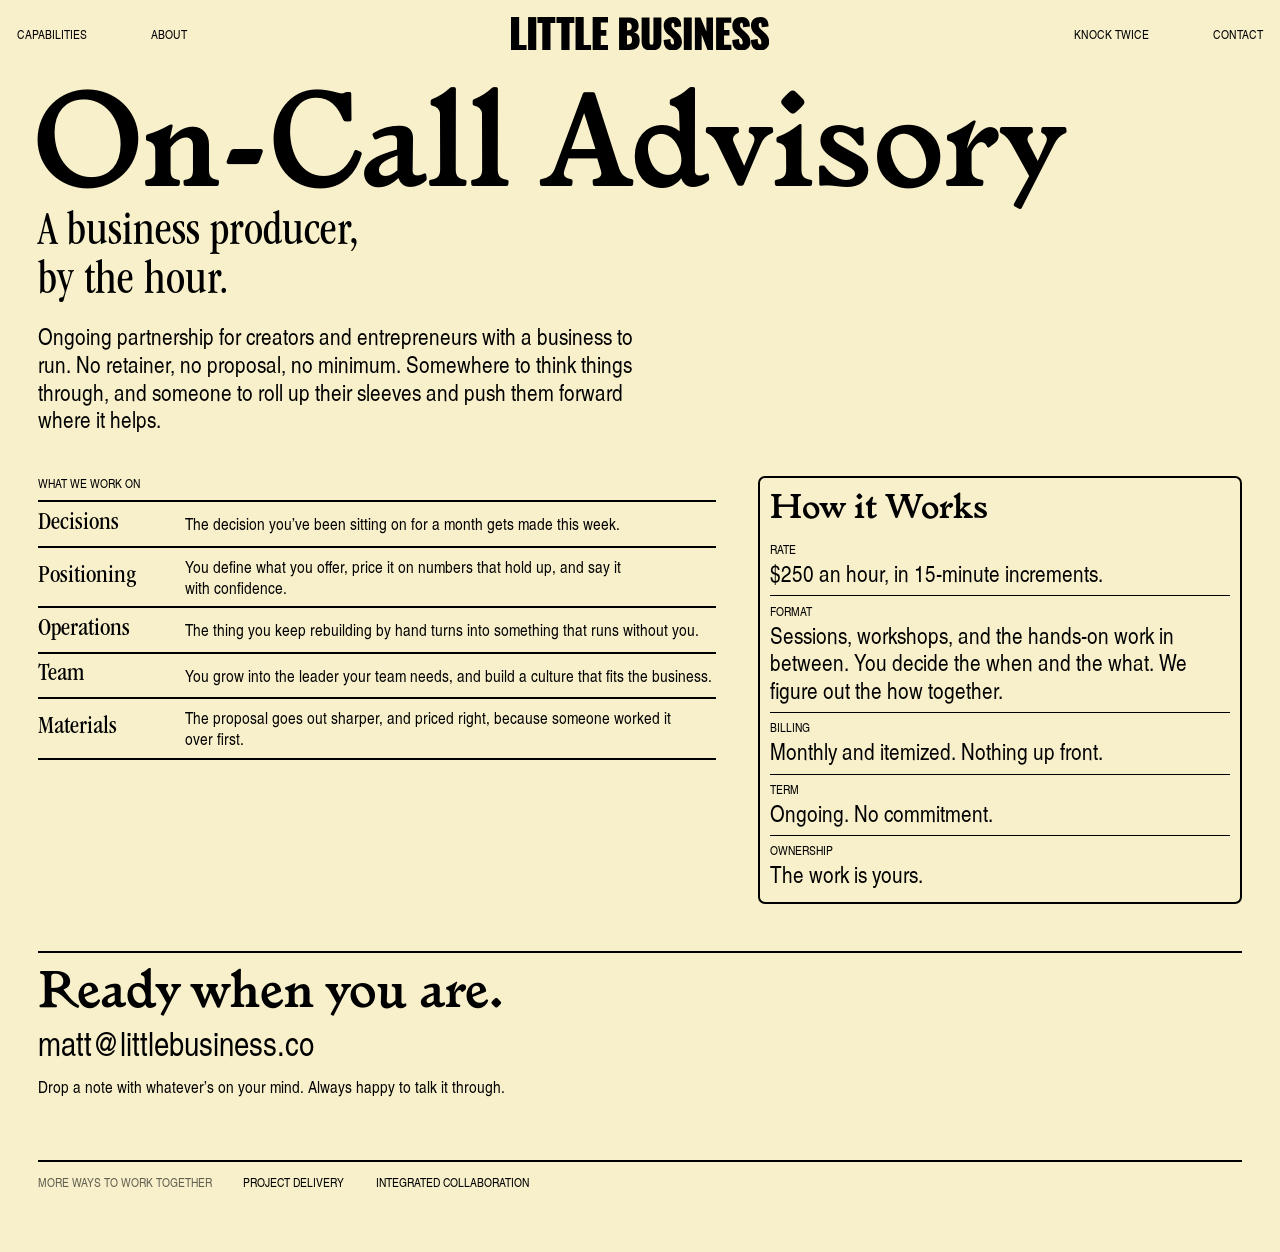
==== advisory.html @ f6e3f08c "Add link preview cards for the three sheets; self-host homepage preview image - Render 1200x630 prev" ====
<!DOCTYPE html>
<html lang="en">
<head>
  <meta charset="utf-8">
  <title>On-Call Advisory — Little Business</title>
  <meta content="width=device-width, initial-scale=1" name="viewport">
  <meta name="description" content="A business producer, by the hour. A thinking partner who rolls up their sleeves where it helps. No retainer, no proposal, no minimum.">
  <meta property="og:title" content="On-Call Advisory — Little Business">
  <meta property="og:description" content="A business producer, by the hour. No retainer, no proposal, no minimum.">
  <meta property="og:type" content="website">
  <meta property="og:url" content="https://littlebusiness.co/advisory">
  <meta property="og:site_name" content="Little Business">
  <meta property="og:image" content="https://www.littlebusiness.co/images/og/advisory.png">
  <meta property="og:image:width" content="1200">
  <meta property="og:image:height" content="630">
  <meta property="og:image:alt" content="On-Call Advisory. A business producer, by the hour.">
  <meta name="twitter:card" content="summary_large_image">
  <link href="css/normalize.css" rel="stylesheet" type="text/css">
  <link href="css/webflow.css" rel="stylesheet" type="text/css">
  <link href="css/little-business-2.webflow.css" rel="stylesheet" type="text/css">
  <link href="images/favicon.png" rel="shortcut icon" type="image/x-icon">
  <link href="images/webclip.png" rel="apple-touch-icon">
  <link href="css/service-sheet.css" rel="stylesheet" type="text/css">
</head>
<body>

  <nav id="lb-desktop-nav" aria-label="Main navigation">
    <div class="lb-nav-left">
      <a href="/#capabilities" class="lb-nav-link">Capabilities</a>
      <a href="/#about-section" class="lb-nav-link">About</a>
    </div>
    <a href="/" class="nav-logo-center" aria-label="Little Business home">
      <svg class="nav-logo-svg-little" xmlns="http://www.w3.org/2000/svg" viewBox="0 0 447 154" fill="none" aria-hidden="true">
        <path d="M0 0.27002H37.4V128.33H71.4V153.26H0V0.27002Z" fill="currentColor"></path>
        <path d="M78.5701 0.27002H115.97V153.26H78.5701V0.27002Z" fill="currentColor"></path>
        <path d="M143.73 28.03H121.44V0.27002H203.41V28.03H181.31V153.25H143.72V28.03H143.73Z" fill="currentColor"></path>
        <path d="M231.18 28.03H208.89V0.27002H290.86V28.03H268.76V153.25H231.17V28.03H231.18Z" fill="currentColor"></path>
        <path d="M296.35 0.27002H333.75V128.33H367.75V153.26H296.36V0.27002H296.35Z" fill="currentColor"></path>
        <path d="M374.92 0.27002H446.5V25.39H412.31V59.58H437.81V85.64H412.31V128.33H446.69V153.26H374.92V0.27002Z" fill="currentColor"></path>
      </svg>
      <svg class="nav-logo-svg-business" xmlns="http://www.w3.org/2000/svg" viewBox="0 0 708 158" fill="none" aria-hidden="true">
        <path d="M0.370117 2.27002H41.7301C67.4201 2.27002 92.5401 6.61002 92.5401 42.88C92.5401 61.2 83.6601 70.46 70.0601 73.1C87.6201 74.8 97.4501 87.83 97.4501 109.36C97.4501 142.6 79.3201 155.26 49.2901 155.26H0.370117V2.27002ZM42.6701 62.71C57.2101 62.71 59.8601 55.34 59.8601 44.01C59.8601 34.57 53.8201 27.01 43.9901 27.01H37.7601V62.71H42.6701ZM42.8601 129.19C56.6501 129.19 61.3701 122.01 61.3701 108.6C61.3701 92.17 56.8401 86.69 43.0501 86.69H37.7601V129.19H42.8601Z" fill="currentColor"></path>
        <path d="M106.52 108.98V2.27002H143.73V115.41C143.73 122.02 144.3 131.09 152.98 131.09C161.66 131.09 162.23 122.02 162.23 115.41V2.27002H199.63V108.98C199.63 141.09 188.67 157.71 152.98 157.71C117.29 157.71 106.52 141.09 106.52 108.98Z" fill="currentColor"></path>
        <path d="M210.4 108.04L242.13 103.88C242.32 124.66 247.04 129.38 253.08 129.38C259.12 129.38 259.31 123.71 259.31 120.31C259.31 107.84 253.08 100.29 242.31 91.22L232.68 83.1C220.59 72.9 210.39 60.81 210.39 41.36C210.39 14.54 227.77 0 255.34 0C290.47 0 293.11 29.28 293.3 44.57L260.81 47.78C260.81 34.56 260.62 27 254.01 27C248.91 27 247.02 33.99 247.02 37.58C247.02 49.48 253.82 55.71 263.26 64.02L272.14 71.76C285.74 83.47 296.32 96.88 296.32 118.6C296.32 140.32 280.64 157.7 255.33 157.7C225.68 157.7 211.32 144.29 210.38 108.03L210.4 108.04Z" fill="currentColor"></path>
        <path d="M305.21 2.27002H342.61V155.26H305.21V2.27002Z" fill="currentColor"></path>
        <path d="M357.34 2.27002H383.78L411.73 67.81V2.27002H442.71V155.26H417.02L389.44 83.3V155.26H357.33V2.27002H357.34Z" fill="currentColor"></path>
        <path d="M457.45 2.27002H529.03V27.39H494.84V61.58H520.34V87.64H494.84V130.33H529.21V155.26H457.44V2.27002H457.45Z" fill="currentColor"></path>
        <path d="M533.57 108.04L565.3 103.88C565.49 124.66 570.21 129.38 576.25 129.38C582.29 129.38 582.48 123.71 582.48 120.31C582.48 107.84 576.25 100.29 565.48 91.22L555.85 83.1C543.76 72.9 533.56 60.81 533.56 41.36C533.56 14.54 550.94 0 578.51 0C613.64 0 616.28 29.28 616.47 44.57L583.98 47.78C583.98 34.56 583.79 27 577.18 27C572.08 27 570.19 33.99 570.19 37.58C570.19 49.48 576.99 55.71 586.43 64.02L595.31 71.76C608.91 83.47 619.49 96.88 619.49 118.6C619.49 140.32 603.81 157.7 578.5 157.7C548.85 157.7 534.49 144.29 533.55 108.03L533.57 108.04Z" fill="currentColor"></path>
        <path d="M621.58 108.04L653.31 103.88C653.5 124.66 658.22 129.38 664.26 129.38C670.3 129.38 670.49 123.71 670.49 120.31C670.49 107.84 664.26 100.29 653.49 91.22L643.86 83.1C631.77 72.9 621.57 60.81 621.57 41.36C621.57 14.54 638.95 0 666.52 0C701.65 0 704.29 29.28 704.48 44.57L671.99 47.78C671.99 34.56 671.8 27 665.19 27C660.09 27 658.2 33.99 658.2 37.58C658.2 49.48 665 55.71 674.44 64.02L683.32 71.76C696.92 83.47 707.5 96.88 707.5 118.6C707.5 140.32 691.82 157.7 666.51 157.7C636.86 157.7 622.5 144.29 621.56 108.03L621.58 108.04Z" fill="currentColor"></path>
      </svg>
    </a>
    <div class="lb-nav-right">
      <a href="https://knocktwice.studio" class="lb-nav-link">Knock Twice</a>
      <a href="/#Contact" class="lb-nav-link">Contact</a>
    </div>
  </nav>

  <main class="sheet-page">

    <header>
      <p class="sheet-word" aria-hidden="true">On-Call Advisory</p>
      <h1 class="sheet-statement">A business producer, by the hour.</h1>
      <p class="sheet-lede">Ongoing partnership for creators and entrepreneurs with a business to run. No retainer, no proposal, no minimum. Somewhere to think things through, and someone to roll up their sleeves and push them forward where it helps.</p>
    </header>

    <div class="sheet-columns">

      <section aria-labelledby="scope-kicker">
        <h2 class="sheet-kicker" id="scope-kicker">What we work on</h2>
        <ul class="sheet-scope">
          <li>
            <h3>Decisions</h3>
            <p>The decision you&#x2019;ve been sitting on for a month gets made this week.</p>
          </li>
          <li>
            <h3>Positioning</h3>
            <p>You define what you offer, price it on numbers that hold up, and say it with confidence.</p>
          </li>
          <li>
            <h3>Operations</h3>
            <p>The thing you keep rebuilding by hand turns into something that runs without you.</p>
          </li>
          <li>
            <h3>Team</h3>
            <p>You grow into the leader your team needs, and build a culture that fits the business.</p>
          </li>
          <li>
            <h3>Materials</h3>
            <p>The proposal goes out sharper, and priced right, because someone worked it over first.</p>
          </li>
        </ul>
      </section>

      <section class="sheet-offer" aria-labelledby="offer-kicker">
        <h2 class="sheet-kicker" id="offer-kicker">How it Works</h2>
        <dl>
          <div class="row">
            <dt>Rate</dt>
            <dd>$250 an hour, in 15-minute increments.</dd>
          </div>
          <div class="row">
            <dt>Format</dt>
            <dd>Sessions, workshops, and the hands-on work in between. You decide the when and the what. We figure out the how together.</dd>
          </div>
          <div class="row">
            <dt>Billing</dt>
            <dd>Monthly and itemized. Nothing up front.</dd>
          </div>
          <div class="row">
            <dt>Term</dt>
            <dd>Ongoing. No commitment.</dd>
          </div>
          <div class="row">
            <dt>Ownership</dt>
            <dd>The work is yours.</dd>
          </div>
        </dl>
      </section>

    </div>

    <section class="sheet-cta" aria-labelledby="cta-heading">
      <h2 id="cta-heading">Ready when you are.</h2>
      <a href="mailto:matt@littlebusiness.co?subject=On-Call%20Advisory">matt@littlebusiness.co</a>
      <p>Drop a note with whatever&#x2019;s on your mind. Always happy to talk it through.</p>
    </section>

    <nav class="sheet-more" aria-label="More ways to work together">
      <span>More ways to work together</span>
      <a href="/projects">Project Delivery</a>
      <a href="/collaboration">Integrated Collaboration</a>
    </nav>

  </main>

  <script defer>document.addEventListener('load', function(d, s, id) {var js, fjs = d.getElementsByTagName(s)[0];if (d.getElementById(id)) return;js = d.createElement(s); js.id = id;js.src = "https://widget.prod.equally.ai/equally-widget.min.js";fjs.parentNode.insertBefore(js, fjs);}(document, 'script', 'equallyWidget'));!window.EQUALLY_AI_API_KEY&&(window.EQUALLY_AI_API_KEY="va4amcvjsjh7f14yljjsds1waneztpir",intervalId=setInterval(function(){window.EquallyAi&&(clearInterval(intervalId),window.EquallyAi=new EquallyAi)},500));</script>
</body>
</html>
---- css/webflow.css ----
@font-face {
  font-family: 'webflow-icons';
  src: url("[data-uri]") format('truetype');
  font-weight: normal;
  font-style: normal;
}
[class^="w-icon-"],
[class*=" w-icon-"] {
  /* use !important to prevent issues with browser extensions that change fonts */
  font-family: 'webflow-icons' !important;
  speak: none;
  font-style: normal;
  font-weight: normal;
  font-variant: normal;
  text-transform: none;
  line-height: 1;
  /* Better Font Rendering =========== */
  -webkit-font-smoothing: antialiased;
  -moz-osx-font-smoothing: grayscale;
}
.w-icon-slider-right:before {
  content: "\e600";
}
.w-icon-slider-left:before {
  content: "\e601";
}
.w-icon-nav-menu:before {
  content: "\e602";
}
.w-icon-arrow-down:before,
.w-icon-dropdown-toggle:before {
  content: "\e603";
}
.w-icon-file-upload-remove:before {
  content: "\e900";
}
.w-icon-file-upload-icon:before {
  content: "\e903";
}
* {
  -webkit-box-sizing: border-box;
  -moz-box-sizing: border-box;
  box-sizing: border-box;
}
html {
  height: 100%;
}
body {
  margin: 0;
  min-height: 100%;
  background-color: #fff;
  font-family: Arial, sans-serif;
  font-size: 14px;
  line-height: 20px;
  color: #333;
}
img {
  max-width: 100%;
  vertical-align: middle;
  display: inline-block;
}
html.w-mod-touch * {
  background-attachment: scroll !important;
}
.w-block {
  display: block;
}
.w-inline-block {
  max-width: 100%;
  display: inline-block;
}
.w-clearfix:before,
.w-clearfix:after {
  content: " ";
  display: table;
  grid-column-start: 1;
  grid-row-start: 1;
  grid-column-end: 2;
  grid-row-end: 2;
}
.w-clearfix:after {
  clear: both;
}
.w-hidden {
  display: none;
}
.w-button {
  display: inline-block;
  padding: 9px 15px;
  background-color: #3898EC;
  color: white;
  border: 0;
  line-height: inherit;
  text-decoration: none;
  cursor: pointer;
  border-radius: 0;
}
input.w-button {
  -webkit-appearance: button;
}
html[data-w-dynpage] [data-w-cloak] {
  color: transparent !important;
}
.w-code-block {
  margin: unset;
}
pre.w-code-block code {
  all: inherit;
}
.w-optimization {
  display: contents;
}
.w-webflow-badge,
.w-webflow-badge > img {
  box-sizing: unset;
  width: unset;
  height: unset;
  max-height: unset;
  max-width: unset;
  min-height: unset;
  min-width: unset;
  margin: unset;
  padding: unset;
  float: unset;
  clear: unset;
  border: unset;
  border-radius: unset;
  background: unset;
  background-image: unset;
  background-position: unset;
  background-size: unset;
  background-repeat: unset;
  background-origin: unset;
  background-clip: unset;
  background-attachment: unset;
  background-color: unset;
  box-shadow: unset;
  transform: unset;
  transition: unset;
  direction: unset;
  font-family: unset;
  font-weight: unset;
  color: unset;
  font-size: unset;
  line-height: unset;
  font-style: unset;
  font-variant: unset;
  text-align: unset;
  letter-spacing: unset;
  text-decoration: unset;
  text-indent: unset;
  text-transform: unset;
  list-style-type: unset;
  text-shadow: unset;
  vertical-align: unset;
  cursor: unset;
  white-space: unset;
  word-break: unset;
  word-spacing: unset;
  word-wrap: unset;
}
.w-webflow-badge {
  position: fixed !important;
  display: inline-block !important;
  visibility: visible !important;
  opacity: 1 !important;
  z-index: 2147483647 !important;
  top: auto !important;
  right: 12px !important;
  bottom: 12px !important;
  left: auto !important;
  color: #aaadb0 !important;
  background-color: #fff !important;
  border-radius: 3px !important;
  padding: 6px !important;
  font-size: 12px !important;
  line-height: 14px !important;
  text-decoration: none !important;
  transform: none !important;
  margin: 0 !important;
  width: auto !important;
  height: auto !important;
  overflow: unset !important;
  white-space: nowrap;
  box-shadow: 0 0 0 1px rgba(0, 0, 0, 0.1), 0px 1px 3px rgba(0, 0, 0, 0.1);
  cursor: pointer;
}
.w-webflow-badge > img {
  position: unset;
  display: inline-block !important;
  visibility: unset !important;
  opacity: 1 !important;
  vertical-align: middle !important;
}
h1,
h2,
h3,
h4,
h5,
h6 {
  font-weight: bold;
  margin-bottom: 10px;
}
h1 {
  font-size: 38px;
  line-height: 44px;
  margin-top: 20px;
}
h2 {
  font-size: 32px;
  line-height: 36px;
  margin-top: 20px;
}
h3 {
  font-size: 24px;
  line-height: 30px;
  margin-top: 20px;
}
h4 {
  font-size: 18px;
  line-height: 24px;
  margin-top: 10px;
}
h5 {
  font-size: 14px;
  line-height: 20px;
  margin-top: 10px;
}
h6 {
  font-size: 12px;
  line-height: 18px;
  margin-top: 10px;
}
p {
  margin-top: 0;
  margin-bottom: 10px;
}
blockquote {
  margin: 0 0 10px 0;
  padding: 10px 20px;
  border-left: 5px solid #E2E2E2;
  font-size: 18px;
  line-height: 22px;
}
figure {
  margin: 0;
  margin-bottom: 10px;
}
figcaption {
  margin-top: 5px;
  text-align: center;
}
ul,
ol {
  margin-top: 0px;
  margin-bottom: 10px;
  padding-left: 40px;
}
.w-list-unstyled {
  padding-left: 0;
  list-style: none;
}
.w-embed:before,
.w-embed:after {
  content: " ";
  display: table;
  grid-column-start: 1;
  grid-row-start: 1;
  grid-column-end: 2;
  grid-row-end: 2;
}
.w-embed:after {
  clear: both;
}
.w-video {
  width: 100%;
  position: relative;
  padding: 0;
}
.w-video iframe,
.w-video object,
.w-video embed {
  position: absolute;
  top: 0;
  left: 0;
  width: 100%;
  height: 100%;
  border: none;
}
fieldset {
  padding: 0;
  margin: 0;
  border: 0;
}
button,
[type='button'],
[type='reset'] {
  border: 0;
  cursor: pointer;
  -webkit-appearance: button;
}
.w-form {
  margin: 0 0 15px;
}
.w-form-done {
  display: none;
  padding: 20px;
  text-align: center;
  background-color: #dddddd;
}
.w-form-fail {
  display: none;
  margin-top: 10px;
  padding: 10px;
  background-color: #ffdede;
}
label {
  display: block;
  margin-bottom: 5px;
  font-weight: bold;
}
.w-input,
.w-select {
  display: block;
  width: 100%;
  height: 38px;
  padding: 8px 12px;
  margin-bottom: 10px;
  font-size: 14px;
  line-height: 1.42857143;
  color: #333333;
  vertical-align: middle;
  background-color: #ffffff;
  border: 1px solid #cccccc;
}
.w-input::placeholder,
.w-select::placeholder {
  color: #999;
}
.w-input:focus,
.w-select:focus {
  border-color: #3898EC;
  outline: 0;
}
.w-input[disabled],
.w-select[disabled],
.w-input[readonly],
.w-select[readonly],
fieldset[disabled] .w-input,
fieldset[disabled] .w-select {
  cursor: not-allowed;
}
.w-input[disabled]:not(.w-input-disabled),
.w-select[disabled]:not(.w-input-disabled),
.w-input[readonly],
.w-select[readonly],
fieldset[disabled]:not(.w-input-disabled) .w-input,
fieldset[disabled]:not(.w-input-disabled) .w-select {
  background-color: #eeeeee;
}
textarea.w-input,
textarea.w-select {
  height: auto;
}
.w-select {
  background-color: #f3f3f3;
}
.w-select[multiple] {
  height: auto;
}
.w-form-label {
  display: inline-block;
  cursor: pointer;
  font-weight: normal;
  margin-bottom: 0px;
}
.w-radio {
  display: block;
  margin-bottom: 5px;
  padding-left: 20px;
}
.w-radio:before,
.w-radio:after {
  content: " ";
  display: table;
  grid-column-start: 1;
  grid-row-start: 1;
  grid-column-end: 2;
  grid-row-end: 2;
}
.w-radio:after {
  clear: both;
}
.w-radio-input {
  margin: 4px 0 0;
  line-height: normal;
  float: left;
  margin-left: -20px;
}
.w-radio-input {
  margin-top: 3px;
}
.w-file-upload {
  display: block;
  margin-bottom: 10px;
}
.w-file-upload-input {
  width: 0.1px;
  height: 0.1px;
  opacity: 0;
  overflow: hidden;
  position: absolute;
  z-index: -100;
}
.w-file-upload-default,
.w-file-upload-uploading,
.w-file-upload-success {
  display: inline-block;
  color: #333333;
}
.w-file-upload-error {
  display: block;
  margin-top: 10px;
}
.w-file-upload-default.w-hidden,
.w-file-upload-uploading.w-hidden,
.w-file-upload-error.w-hidden,
.w-file-upload-success.w-hidden {
  display: none;
}
.w-file-upload-uploading-btn {
  display: flex;
  font-size: 14px;
  font-weight: normal;
  cursor: pointer;
  margin: 0;
  padding: 8px 12px;
  border: 1px solid #cccccc;
  background-color: #fafafa;
}
.w-file-upload-file {
  display: flex;
  flex-grow: 1;
  justify-content: space-between;
  margin: 0;
  padding: 8px 9px 8px 11px;
  border: 1px solid #cccccc;
  background-color: #fafafa;
}
.w-file-upload-file-name {
  font-size: 14px;
  font-weight: normal;
  display: block;
}
.w-file-remove-link {
  margin-top: 3px;
  margin-left: 10px;
  width: auto;
  height: auto;
  padding: 3px;
  display: block;
  cursor: pointer;
}
.w-icon-file-upload-remove {
  margin: auto;
  font-size: 10px;
}
.w-file-upload-error-msg {
  display: inline-block;
  color: #ea384c;
  padding: 2px 0;
}
.w-file-upload-info {
  display: inline-block;
  line-height: 38px;
  padding: 0 12px;
}
.w-file-upload-label {
  display: inline-block;
  font-size: 14px;
  font-weight: normal;
  cursor: pointer;
  margin: 0;
  padding: 8px 12px;
  border: 1px solid #cccccc;
  background-color: #fafafa;
}
.w-icon-file-upload-icon,
.w-icon-file-upload-uploading {
  display: inline-block;
  margin-right: 8px;
  width: 20px;
}
.w-icon-file-upload-uploading {
  height: 20px;
}
.w-container {
  margin-left: auto;
  margin-right: auto;
  max-width: 940px;
}
.w-container:before,
.w-container:after {
  content: " ";
  display: table;
  grid-column-start: 1;
  grid-row-start: 1;
  grid-column-end: 2;
  grid-row-end: 2;
}
.w-container:after {
  clear: both;
}
.w-container .w-row {
  margin-left: -10px;
  margin-right: -10px;
}
.w-row:before,
.w-row:after {
  content: " ";
  display: table;
  grid-column-start: 1;
  grid-row-start: 1;
  grid-column-end: 2;
  grid-row-end: 2;
}
.w-row:after {
  clear: both;
}
.w-row .w-row {
  margin-left: 0;
  margin-right: 0;
}
.w-col {
  position: relative;
  float: left;
  width: 100%;
  min-height: 1px;
  padding-left: 10px;
  padding-right: 10px;
}
.w-col .w-col {
  padding-left: 0;
  padding-right: 0;
}
.w-col-1 {
  width: 8.33333333%;
}
.w-col-2 {
  width: 16.66666667%;
}
.w-col-3 {
  width: 25%;
}
.w-col-4 {
  width: 33.33333333%;
}
.w-col-5 {
  width: 41.66666667%;
}
.w-col-6 {
  width: 50%;
}
.w-col-7 {
  width: 58.33333333%;
}
.w-col-8 {
  width: 66.66666667%;
}
.w-col-9 {
  width: 75%;
}
.w-col-10 {
  width: 83.33333333%;
}
.w-col-11 {
  width: 91.66666667%;
}
.w-col-12 {
  width: 100%;
}
.w-hidden-main {
  display: none !important;
}
@media screen and (max-width: 991px) {
  .w-container {
    max-width: 728px;
  }
  .w-hidden-main {
    display: inherit !important;
  }
  .w-hidden-medium {
    display: none !important;
  }
  .w-col-medium-1 {
    width: 8.33333333%;
  }
  .w-col-medium-2 {
    width: 16.66666667%;
  }
  .w-col-medium-3 {
    width: 25%;
  }
  .w-col-medium-4 {
    width: 33.33333333%;
  }
  .w-col-medium-5 {
    width: 41.66666667%;
  }
  .w-col-medium-6 {
    width: 50%;
  }
  .w-col-medium-7 {
    width: 58.33333333%;
  }
  .w-col-medium-8 {
    width: 66.66666667%;
  }
  .w-col-medium-9 {
    width: 75%;
  }
  .w-col-medium-10 {
    width: 83.33333333%;
  }
  .w-col-medium-11 {
    width: 91.66666667%;
  }
  .w-col-medium-12 {
    width: 100%;
  }
  .w-col-stack {
    width: 100%;
    left: auto;
    right: auto;
  }
}
@media screen and (max-width: 767px) {
  .w-hidden-main {
    display: inherit !important;
  }
  .w-hidden-medium {
    display: inherit !important;
  }
  .w-hidden-small {
    display: none !important;
  }
  .w-row,
  .w-container .w-row {
    margin-left: 0;
    margin-right: 0;
  }
  .w-col {
    width: 100%;
    left: auto;
    right: auto;
  }
  .w-col-small-1 {
    width: 8.33333333%;
  }
  .w-col-small-2 {
    width: 16.66666667%;
  }
  .w-col-small-3 {
    width: 25%;
  }
  .w-col-small-4 {
    width: 33.33333333%;
  }
  .w-col-small-5 {
    width: 41.66666667%;
  }
  .w-col-small-6 {
    width: 50%;
  }
  .w-col-small-7 {
    width: 58.33333333%;
  }
  .w-col-small-8 {
    width: 66.66666667%;
  }
  .w-col-small-9 {
    width: 75%;
  }
  .w-col-small-10 {
    width: 83.33333333%;
  }
  .w-col-small-11 {
    width: 91.66666667%;
  }
  .w-col-small-12 {
    width: 100%;
  }
}
@media screen and (max-width: 479px) {
  .w-container {
    max-width: none;
  }
  .w-hidden-main {
    display: inherit !important;
  }
  .w-hidden-medium {
    display: inherit !important;
  }
  .w-hidden-small {
    display: inherit !important;
  }
  .w-hidden-tiny {
    display: none !important;
  }
  .w-col {
    width: 100%;
  }
  .w-col-tiny-1 {
    width: 8.33333333%;
  }
  .w-col-tiny-2 {
    width: 16.66666667%;
  }
  .w-col-tiny-3 {
    width: 25%;
  }
  .w-col-tiny-4 {
    width: 33.33333333%;
  }
  .w-col-tiny-5 {
    width: 41.66666667%;
  }
  .w-col-tiny-6 {
    width: 50%;
  }
  .w-col-tiny-7 {
    width: 58.33333333%;
  }
  .w-col-tiny-8 {
    width: 66.66666667%;
  }
  .w-col-tiny-9 {
    width: 75%;
  }
  .w-col-tiny-10 {
    width: 83.33333333%;
  }
  .w-col-tiny-11 {
    width: 91.66666667%;
  }
  .w-col-tiny-12 {
    width: 100%;
  }
}
.w-widget {
  position: relative;
}
.w-widget-map {
  width: 100%;
  height: 400px;
}
.w-widget-map label {
  width: auto;
  display: inline;
}
.w-widget-map img {
  max-width: inherit;
}
.w-widget-map .gm-style-iw {
  text-align: center;
}
.w-widget-map .gm-style-iw > button {
  display: none !important;
}
.w-widget-twitter {
  overflow: hidden;
}
.w-widget-twitter-count-shim {
  display: inline-block;
  vertical-align: top;
  position: relative;
  width: 28px;
  height: 20px;
  text-align: center;
  background: white;
  border: #758696 solid 1px;
  border-radius: 3px;
}
.w-widget-twitter-count-shim * {
  pointer-events: none;
  user-select: none;
}
.w-widget-twitter-count-shim .w-widget-twitter-count-inner {
  position: relative;
  font-size: 15px;
  line-height: 12px;
  text-align: center;
  color: #999;
  font-family: serif;
}
.w-widget-twitter-count-shim .w-widget-twitter-count-clear {
  position: relative;
  display: block;
}
.w-widget-twitter-count-shim.w--large {
  width: 36px;
  height: 28px;
}
.w-widget-twitter-count-shim.w--large .w-widget-twitter-count-inner {
  font-size: 18px;
  line-height: 18px;
}
.w-widget-twitter-count-shim:not(.w--vertical) {
  margin-left: 5px;
  margin-right: 8px;
}
.w-widget-twitter-count-shim:not(.w--vertical).w--large {
  margin-left: 6px;
}
.w-widget-twitter-count-shim:not(.w--vertical):before,
.w-widget-twitter-count-shim:not(.w--vertical):after {
  top: 50%;
  left: 0;
  border: solid transparent;
  content: ' ';
  height: 0;
  width: 0;
  position: absolute;
  pointer-events: none;
}
.w-widget-twitter-count-shim:not(.w--vertical):before {
  border-color: rgba(117, 134, 150, 0);
  border-right-color: #5d6c7b;
  border-width: 4px;
  margin-left: -9px;
  margin-top: -4px;
}
.w-widget-twitter-count-shim:not(.w--vertical).w--large:before {
  border-width: 5px;
  margin-left: -10px;
  margin-top: -5px;
}
.w-widget-twitter-count-shim:not(.w--vertical):after {
  border-color: rgba(255, 255, 255, 0);
  border-right-color: white;
  border-width: 4px;
  margin-left: -8px;
  margin-top: -4px;
}
.w-widget-twitter-count-shim:not(.w--vertical).w--large:after {
  border-width: 5px;
  margin-left: -9px;
  margin-top: -5px;
}
.w-widget-twitter-count-shim.w--vertical {
  width: 61px;
  height: 33px;
  margin-bottom: 8px;
}
.w-widget-twitter-count-shim.w--vertical:before,
.w-widget-twitter-count-shim.w--vertical:after {
  top: 100%;
  left: 50%;
  border: solid transparent;
  content: ' ';
  height: 0;
  width: 0;
  position: absolute;
  pointer-events: none;
}
.w-widget-twitter-count-shim.w--vertical:before {
  border-color: rgba(117, 134, 150, 0);
  border-top-color: #5d6c7b;
  border-width: 5px;
  margin-left: -5px;
}
.w-widget-twitter-count-shim.w--vertical:after {
  border-color: rgba(255, 255, 255, 0);
  border-top-color: white;
  border-width: 4px;
  margin-left: -4px;
}
.w-widget-twitter-count-shim.w--vertical .w-widget-twitter-count-inner {
  font-size: 18px;
  line-height: 22px;
}
.w-widget-twitter-count-shim.w--vertical.w--large {
  width: 76px;
}
.w-background-video {
  position: relative;
  overflow: hidden;
  height: 500px;
  color: white;
}
.w-background-video > video {
  background-size: cover;
  background-position: 50% 50%;
  position: absolute;
  margin: auto;
  width: 100%;
  height: 100%;
  right: -100%;
  bottom: -100%;
  top: -100%;
  left: -100%;
  object-fit: cover;
  z-index: -100;
}
.w-background-video > video::-webkit-media-controls-start-playback-button {
  display: none !important;
  -webkit-appearance: none;
}
.w-background-video--control {
  position: absolute;
  bottom: 1em;
  right: 1em;
  background-color: transparent;
  padding: 0;
}
.w-background-video--control > [hidden] {
  display: none !important;
}
.w-slider {
  position: relative;
  height: 300px;
  text-align: center;
  background: #dddddd;
  clear: both;
  -webkit-tap-highlight-color: rgba(0, 0, 0, 0);
  tap-highlight-color: rgba(0, 0, 0, 0);
}
.w-slider-mask {
  position: relative;
  display: block;
  overflow: hidden;
  z-index: 1;
  left: 0;
  right: 0;
  height: 100%;
  white-space: nowrap;
}
.w-slide {
  position: relative;
  display: inline-block;
  vertical-align: top;
  width: 100%;
  height: 100%;
  white-space: normal;
  text-align: left;
}
.w-slider-nav {
  position: absolute;
  z-index: 2;
  top: auto;
  right: 0;
  bottom: 0;
  left: 0;
  margin: auto;
  padding-top: 10px;
  height: 40px;
  text-align: center;
  -webkit-tap-highlight-color: rgba(0, 0, 0, 0);
  tap-highlight-color: rgba(0, 0, 0, 0);
}
.w-slider-nav.w-round > div {
  border-radius: 100%;
}
.w-slider-nav.w-num > div {
  width: auto;
  height: auto;
  padding: 0.2em 0.5em;
  font-size: inherit;
  line-height: inherit;
}
.w-slider-nav.w-shadow > div {
  box-shadow: 0 0 3px rgba(51, 51, 51, 0.4);
}
.w-slider-nav-invert {
  color: #fff;
}
.w-slider-nav-invert > div {
  background-color: rgba(34, 34, 34, 0.4);
}
.w-slider-nav-invert > div.w-active {
  background-color: #222;
}
.w-slider-dot {
  position: relative;
  display: inline-block;
  width: 1em;
  height: 1em;
  background-color: rgba(255, 255, 255, 0.4);
  cursor: pointer;
  margin: 0 3px 0.5em;
  transition: background-color 100ms, color 100ms;
}
.w-slider-dot.w-active {
  background-color: #fff;
}
.w-slider-dot:focus {
  outline: none;
  box-shadow: 0px 0px 0px 2px #fff;
}
.w-slider-dot:focus.w-active {
  box-shadow: none;
}
.w-slider-arrow-left,
.w-slider-arrow-right {
  position: absolute;
  width: 80px;
  top: 0;
  right: 0;
  bottom: 0;
  left: 0;
  margin: auto;
  cursor: pointer;
  overflow: hidden;
  color: white;
  font-size: 40px;
  -webkit-tap-highlight-color: rgba(0, 0, 0, 0);
  tap-highlight-color: rgba(0, 0, 0, 0);
  user-select: none;
}
.w-slider-arrow-left [class^='w-icon-'],
.w-slider-arrow-right [class^='w-icon-'],
.w-slider-arrow-left [class*=' w-icon-'],
.w-slider-arrow-right [class*=' w-icon-'] {
  position: absolute;
}
.w-slider-arrow-left:focus,
.w-slider-arrow-right:focus {
  outline: 0;
}
.w-slider-arrow-left {
  z-index: 3;
  right: auto;
}
.w-slider-arrow-right {
  z-index: 4;
  left: auto;
}
.w-icon-slider-left,
.w-icon-slider-right {
  top: 0;
  right: 0;
  bottom: 0;
  left: 0;
  margin: auto;
  width: 1em;
  height: 1em;
}
.w-slider-aria-label {
  border: 0;
  clip: rect(0 0 0 0);
  height: 1px;
  margin: -1px;
  overflow: hidden;
  padding: 0;
  position: absolute;
  width: 1px;
}
.w-slider-force-show {
  display: block !important;
}
.w-dropdown {
  display: inline-block;
  position: relative;
  text-align: left;
  margin-left: auto;
  margin-right: auto;
  z-index: 900;
}
.w-dropdown-btn,
.w-dropdown-toggle,
.w-dropdown-link {
  position: relative;
  vertical-align: top;
  text-decoration: none;
  color: #222222;
  padding: 20px;
  text-align: left;
  margin-left: auto;
  margin-right: auto;
  white-space: nowrap;
}
.w-dropdown-toggle {
  user-select: none;
  display: inline-block;
  cursor: pointer;
  padding-right: 40px;
}
.w-dropdown-toggle:focus {
  outline: 0;
}
.w-icon-dropdown-toggle {
  position: absolute;
  top: 0;
  right: 0;
  bottom: 0;
  margin: auto;
  margin-right: 20px;
  width: 1em;
  height: 1em;
}
.w-dropdown-list {
  position: absolute;
  background: #dddddd;
  display: none;
  min-width: 100%;
}
.w-dropdown-list.w--open {
  display: block;
}
.w-dropdown-link {
  padding: 10px 20px;
  display: block;
  color: #222222;
}
.w-dropdown-link.w--current {
  color: #0082f3;
}
.w-dropdown-link:focus {
  outline: 0;
}
@media screen and (max-width: 767px) {
  .w-nav-brand {
    padding-left: 10px;
  }
}
/**
 * ## Note
 * Safari (on both iOS and OS X) does not handle viewport units (vh, vw) well.
 * For example percentage units do not work on descendants of elements that
 * have any dimensions expressed in viewport units. It also doesn’t handle them at
 * all in `calc()`.
 */
/**
 * Wrapper around all lightbox elements
 *
 * 1. Since the lightbox can receive focus, IE also gives it an outline.
 * 2. Fixes flickering on Chrome when a transition is in progress
 *    underneath the lightbox.
 */
.w-lightbox-backdrop {
  cursor: auto;
  font-style: normal;
  letter-spacing: normal;
  list-style: disc;
  text-indent: 0;
  text-shadow: none;
  text-transform: none;
  visibility: visible;
  white-space: normal;
  word-break: normal;
  word-spacing: normal;
  word-wrap: normal;
  position: fixed;
  top: 0;
  right: 0;
  bottom: 0;
  left: 0;
  color: #fff;
  font-family: "Helvetica Neue", Helvetica, Ubuntu, "Segoe UI", Verdana, sans-serif;
  font-size: 17px;
  line-height: 1.2;
  font-weight: 300;
  text-align: center;
  background: rgba(0, 0, 0, 0.9);
  z-index: 2000;
  outline: 0;
  /* 1 */
  opacity: 0;
  -webkit-user-select: none;
  -moz-user-select: none;
  -webkit-tap-highlight-color: transparent;
  -webkit-transform: translate(0, 0);
  /* 2 */
}
/**
 * Neat trick to bind the rubberband effect to our canvas instead of the whole
 * document on iOS. It also prevents a bug that causes the document underneath to scroll.
 */
.w-lightbox-backdrop,
.w-lightbox-container {
  height: 100%;
  overflow: auto;
  -webkit-overflow-scrolling: touch;
}
.w-lightbox-content {
  position: relative;
  height: 100vh;
  overflow: hidden;
}
.w-lightbox-view {
  position: absolute;
  width: 100vw;
  height: 100vh;
  opacity: 0;
}
.w-lightbox-view:before {
  content: "";
  height: 100vh;
}
/* .w-lightbox-content */
.w-lightbox-group,
.w-lightbox-group .w-lightbox-view,
.w-lightbox-group .w-lightbox-view:before {
  height: 86vh;
}
.w-lightbox-frame,
.w-lightbox-view:before {
  display: inline-block;
  vertical-align: middle;
}
/*
 * 1. Remove default margin set by user-agent on the <figure> element.
 */
.w-lightbox-figure {
  position: relative;
  margin: 0;
  /* 1 */
}
.w-lightbox-group .w-lightbox-figure {
  cursor: pointer;
}
/**
 * IE adds image dimensions as width and height attributes on the IMG tag,
 * but we need both width and height to be set to auto to enable scaling.
 */
.w-lightbox-img {
  width: auto;
  height: auto;
  max-width: none;
}
/**
 * 1. Reset if style is set by user on "All Images"
 */
.w-lightbox-image {
  display: block;
  float: none;
  /* 1 */
  max-width: 100vw;
  max-height: 100vh;
}
.w-lightbox-group .w-lightbox-image {
  max-height: 86vh;
}
.w-lightbox-caption {
  position: absolute;
  right: 0;
  bottom: 0;
  left: 0;
  padding: 0.5em 1em;
  background: rgba(0, 0, 0, 0.4);
  text-align: left;
  text-overflow: ellipsis;
  white-space: nowrap;
  overflow: hidden;
}
.w-lightbox-embed {
  position: absolute;
  top: 0;
  right: 0;
  bottom: 0;
  left: 0;
  width: 100%;
  height: 100%;
}
.w-lightbox-control {
  position: absolute;
  top: 0;
  width: 4em;
  background-size: 24px;
  background-repeat: no-repeat;
  background-position: center;
  cursor: pointer;
  -webkit-transition: all 0.3s;
  transition: all 0.3s;
}
.w-lightbox-left {
  display: none;
  bottom: 0;
  left: 0;
  /* <svg xmlns="http://www.w3.org/2000/svg" viewBox="-20 0 24 40" width="24" height="40"><g transform="rotate(45)"><path d="m0 0h5v23h23v5h-28z" opacity=".4"/><path d="m1 1h3v23h23v3h-26z" fill="#fff"/></g></svg> */
  background-image: url("[data-uri]");
}
.w-lightbox-right {
  display: none;
  right: 0;
  bottom: 0;
  /* <svg xmlns="http://www.w3.org/2000/svg" viewBox="-4 0 24 40" width="24" height="40"><g transform="rotate(45)"><path d="m0-0h28v28h-5v-23h-23z" opacity=".4"/><path d="m1 1h26v26h-3v-23h-23z" fill="#fff"/></g></svg> */
  background-image: url("[data-uri]");
}
/*
 * Without specifying the with and height inside the SVG, all versions of IE render the icon too small.
 * The bug does not seem to manifest itself if the elements are tall enough such as the above arrows.
 * (http://stackoverflow.com/questions/16092114/background-size-differs-in-internet-explorer)
 */
.w-lightbox-close {
  right: 0;
  height: 2.6em;
  /* <svg xmlns="http://www.w3.org/2000/svg" viewBox="-4 0 18 17" width="18" height="17"><g transform="rotate(45)"><path d="m0 0h7v-7h5v7h7v5h-7v7h-5v-7h-7z" opacity=".4"/><path d="m1 1h7v-7h3v7h7v3h-7v7h-3v-7h-7z" fill="#fff"/></g></svg> */
  background-image: url("[data-uri]");
  background-size: 18px;
}
/**
 * 1. All IE versions add extra space at the bottom without this.
 */
.w-lightbox-strip {
  position: absolute;
  bottom: 0;
  left: 0;
  right: 0;
  padding: 0 1vh;
  line-height: 0;
  /* 1 */
  white-space: nowrap;
  overflow-x: auto;
  overflow-y: hidden;
}
/*
 * 1. We use content-box to avoid having to do `width: calc(10vh + 2vw)`
 *    which doesn’t work in Safari anyway.
 * 2. Chrome renders images pixelated when switching to GPU. Making sure
 *    the parent is also rendered on the GPU (by setting translate3d for
 *    example) fixes this behavior.
 */
.w-lightbox-item {
  display: inline-block;
  width: 10vh;
  padding: 2vh 1vh;
  box-sizing: content-box;
  /* 1 */
  cursor: pointer;
  -webkit-transform: translate3d(0, 0, 0);
  /* 2 */
}
.w-lightbox-active {
  opacity: 0.3;
}
.w-lightbox-thumbnail {
  position: relative;
  height: 10vh;
  background: #222;
  overflow: hidden;
}
.w-lightbox-thumbnail-image {
  position: absolute;
  top: 0;
  left: 0;
}
.w-lightbox-thumbnail .w-lightbox-tall {
  top: 50%;
  width: 100%;
  -webkit-transform: translate(0, -50%);
  transform: translate(0, -50%);
}
.w-lightbox-thumbnail .w-lightbox-wide {
  left: 50%;
  height: 100%;
  -webkit-transform: translate(-50%, 0);
  transform: translate(-50%, 0);
}
/*
 * Spinner
 *
 * Absolute pixel values are used to avoid rounding errors that would cause
 * the white spinning element to be misaligned with the track.
 */
.w-lightbox-spinner {
  position: absolute;
  top: 50%;
  left: 50%;
  box-sizing: border-box;
  width: 40px;
  height: 40px;
  margin-top: -20px;
  margin-left: -20px;
  border: 5px solid rgba(0, 0, 0, 0.4);
  border-radius: 50%;
  -webkit-animation: spin 0.8s infinite linear;
  animation: spin 0.8s infinite linear;
}
.w-lightbox-spinner:after {
  content: "";
  position: absolute;
  top: -4px;
  right: -4px;
  bottom: -4px;
  left: -4px;
  border: 3px solid transparent;
  border-bottom-color: #fff;
  border-radius: 50%;
}
/*
 * Utility classes
 */
.w-lightbox-hide {
  display: none;
}
.w-lightbox-noscroll {
  overflow: hidden;
}
@media (min-width: 768px) {
  .w-lightbox-content {
    height: 96vh;
    margin-top: 2vh;
  }
  .w-lightbox-view,
  .w-lightbox-view:before {
    height: 96vh;
  }
  /* .w-lightbox-content */
  .w-lightbox-group,
  .w-lightbox-group .w-lightbox-view,
  .w-lightbox-group .w-lightbox-view:before {
    height: 84vh;
  }
  .w-lightbox-image {
    max-width: 96vw;
    max-height: 96vh;
  }
  .w-lightbox-group .w-lightbox-image {
    max-width: 82.3vw;
    max-height: 84vh;
  }
  .w-lightbox-left,
  .w-lightbox-right {
    display: block;
    opacity: 0.5;
  }
  .w-lightbox-close {
    opacity: 0.8;
  }
  .w-lightbox-control:hover {
    opacity: 1;
  }
}
.w-lightbox-inactive,
.w-lightbox-inactive:hover {
  opacity: 0;
}
.w-richtext:before,
.w-richtext:after {
  content: " ";
  display: table;
  grid-column-start: 1;
  grid-row-start: 1;
  grid-column-end: 2;
  grid-row-end: 2;
}
.w-richtext:after {
  clear: both;
}
.w-richtext[contenteditable="true"]:before,
.w-richtext[contenteditable="true"]:after {
  white-space: initial;
}
.w-richtext ol,
.w-richtext ul {
  overflow: hidden;
}
.w-richtext .w-richtext-figure-selected.w-richtext-figure-type-video div:after,
.w-richtext .w-richtext-figure-selected[data-rt-type="video"] div:after {
  outline: 2px solid #2895f7;
}
.w-richtext .w-richtext-figure-selected.w-richtext-figure-type-image div,
.w-richtext .w-richtext-figure-selected[data-rt-type="image"] div {
  outline: 2px solid #2895f7;
}
.w-richtext figure.w-richtext-figure-type-video > div:after,
.w-richtext figure[data-rt-type="video"] > div:after {
  content: '';
  position: absolute;
  display: none;
  left: 0;
  top: 0;
  right: 0;
  bottom: 0;
}
.w-richtext figure {
  position: relative;
  max-width: 60%;
}
.w-richtext figure > div:before {
  cursor: default!important;
}
.w-richtext figure img {
  width: 100%;
}
.w-richtext figure figcaption.w-richtext-figcaption-placeholder {
  opacity: 0.6;
}
.w-richtext figure div {
  /* fix incorrectly sized selection border in the data manager */
  font-size: 0px;
  color: transparent;
}
.w-richtext figure.w-richtext-figure-type-image,
.w-richtext figure[data-rt-type="image"] {
  display: table;
}
.w-richtext figure.w-richtext-figure-type-image > div,
.w-richtext figure[data-rt-type="image"] > div {
  display: inline-block;
}
.w-richtext figure.w-richtext-figure-type-image > figcaption,
.w-richtext figure[data-rt-type="image"] > figcaption {
  display: table-caption;
  caption-side: bottom;
}
.w-richtext figure.w-richtext-figure-type-video,
.w-richtext figure[data-rt-type="video"] {
  width: 60%;
  height: 0;
}
.w-richtext figure.w-richtext-figure-type-video iframe,
.w-richtext figure[data-rt-type="video"] iframe {
  position: absolute;
  top: 0;
  left: 0;
  width: 100%;
  height: 100%;
}
.w-richtext figure.w-richtext-figure-type-video > div,
.w-richtext figure[data-rt-type="video"] > div {
  width: 100%;
}
.w-richtext figure.w-richtext-align-center {
  margin-right: auto;
  margin-left: auto;
  clear: both;
}
.w-richtext figure.w-richtext-align-center.w-richtext-figure-type-image > div,
.w-richtext figure.w-richtext-align-center[data-rt-type="image"] > div {
  max-width: 100%;
}
.w-richtext figure.w-richtext-align-normal {
  clear: both;
}
.w-richtext figure.w-richtext-align-fullwidth {
  width: 100%;
  max-width: 100%;
  text-align: center;
  clear: both;
  display: block;
  margin-right: auto;
  margin-left: auto;
}
.w-richtext figure.w-richtext-align-fullwidth > div {
  display: inline-block;
  /* padding-bottom is used for aspect ratios in video figures
      we want the div to inherit that so hover/selection borders in the designer-canvas
      fit right*/
  padding-bottom: inherit;
}
.w-richtext figure.w-richtext-align-fullwidth > figcaption {
  display: block;
}
.w-richtext figure.w-richtext-align-floatleft {
  float: left;
  margin-right: 15px;
  clear: none;
}
.w-richtext figure.w-richtext-align-floatright {
  float: right;
  margin-left: 15px;
  clear: none;
}
.w-nav {
  position: relative;
  background: #dddddd;
  z-index: 1000;
}
.w-nav:before,
.w-nav:after {
  content: " ";
  display: table;
  grid-column-start: 1;
  grid-row-start: 1;
  grid-column-end: 2;
  grid-row-end: 2;
}
.w-nav:after {
  clear: both;
}
.w-nav-brand {
  position: relative;
  float: left;
  text-decoration: none;
  color: #333333;
}
.w-nav-link {
  position: relative;
  display: inline-block;
  vertical-align: top;
  text-decoration: none;
  color: #222222;
  padding: 20px;
  text-align: left;
  margin-left: auto;
  margin-right: auto;
}
.w-nav-link.w--current {
  color: #0082f3;
}
.w-nav-menu {
  position: relative;
  float: right;
}
[data-nav-menu-open] {
  display: block !important;
  position: absolute;
  top: 100%;
  left: 0;
  right: 0;
  background: #C8C8C8;
  text-align: center;
  overflow: visible;
  min-width: 200px;
}
.w--nav-link-open {
  display: block;
  position: relative;
}
.w-nav-overlay {
  position: absolute;
  overflow: hidden;
  display: none;
  top: 100%;
  left: 0;
  right: 0;
  width: 100%;
}
.w-nav-overlay [data-nav-menu-open] {
  top: 0;
}
.w-nav[data-animation='over-left'] .w-nav-overlay {
  width: auto;
}
.w-nav[data-animation='over-left'] .w-nav-overlay,
.w-nav[data-animation='over-left'] [data-nav-menu-open] {
  right: auto;
  z-index: 1;
  top: 0;
}
.w-nav[data-animation='over-right'] .w-nav-overlay {
  width: auto;
}
.w-nav[data-animation='over-right'] .w-nav-overlay,
.w-nav[data-animation='over-right'] [data-nav-menu-open] {
  left: auto;
  z-index: 1;
  top: 0;
}
.w-nav-button {
  position: relative;
  float: right;
  padding: 18px;
  font-size: 24px;
  display: none;
  cursor: pointer;
  -webkit-tap-highlight-color: rgba(0, 0, 0, 0);
  tap-highlight-color: rgba(0, 0, 0, 0);
  user-select: none;
}
.w-nav-button:focus {
  outline: 0;
}
.w-nav-button.w--open {
  background-color: #C8C8C8;
  color: white;
}
.w-nav[data-collapse='all'] .w-nav-menu {
  display: none;
}
.w-nav[data-collapse='all'] .w-nav-button {
  display: block;
}
.w--nav-dropdown-open {
  display: block;
}
.w--nav-dropdown-toggle-open {
  display: block;
}
.w--nav-dropdown-list-open {
  position: static;
}
@media screen and (max-width: 991px) {
  .w-nav[data-collapse='medium'] .w-nav-menu {
    display: none;
  }
  .w-nav[data-collapse='medium'] .w-nav-button {
    display: block;
  }
}
@media screen and (max-width: 767px) {
  .w-nav[data-collapse='small'] .w-nav-menu {
    display: none;
  }
  .w-nav[data-collapse='small'] .w-nav-button {
    display: block;
  }
  .w-nav-brand {
    padding-left: 10px;
  }
}
@media screen and (max-width: 479px) {
  .w-nav[data-collapse='tiny'] .w-nav-menu {
    display: none;
  }
  .w-nav[data-collapse='tiny'] .w-nav-button {
    display: block;
  }
}
.w-tabs {
  position: relative;
}
.w-tabs:before,
.w-tabs:after {
  content: " ";
  display: table;
  grid-column-start: 1;
  grid-row-start: 1;
  grid-column-end: 2;
  grid-row-end: 2;
}
.w-tabs:after {
  clear: both;
}
.w-tab-menu {
  position: relative;
}
.w-tab-link {
  position: relative;
  display: inline-block;
  vertical-align: top;
  text-decoration: none;
  padding: 9px 30px;
  text-align: left;
  cursor: pointer;
  color: #222222;
  background-color: #dddddd;
}
.w-tab-link.w--current {
  background-color: #C8C8C8;
}
.w-tab-link:focus {
  outline: 0;
}
.w-tab-content {
  position: relative;
  display: block;
  overflow: hidden;
}
.w-tab-pane {
  position: relative;
  display: none;
}
.w--tab-active {
  display: block;
}
@media screen and (max-width: 479px) {
  .w-tab-link {
    display: block;
  }
}
.w-ix-emptyfix:after {
  content: "";
}
@keyframes spin {
  0% {
    transform: rotate(0deg);
  }
  100% {
    transform: rotate(360deg);
  }
}
.w-dyn-empty {
  padding: 10px;
  background-color: #dddddd;
}
.w-dyn-hide {
  display: none !important;
}
.w-dyn-bind-empty {
  display: none !important;
}
.w-condition-invisible {
  display: none !important;
}
.wf-layout-layout {
  display: grid;
}
---- css/little-business-2.webflow.css ----
@font-face {
  font-family: Neue Haas Grotesk Display;
  src: url('../fonts/NHaasGroteskDSPro-55Rg.woff') format("woff");
  font-weight: 400;
  font-style: normal;
  font-display: swap;
}

@font-face {
  font-family: Larish Alte;
  src: url('../fonts/LarishAlte-SemiBold.woff') format("woff");
  font-weight: 600;
  font-style: normal;
  font-display: swap;
}

@font-face {
  font-family: TeX Gyre Heros Condensed;
  src: url('../fonts/texgyreheros.gyreheroscondensed-regular.woff') format("woff");
  font-weight: 400;
  font-style: normal;
  font-display: swap;
}

@font-face {
  font-family: ITC Garamond Std;
  src: url('../fonts/itcgaramondstd-bkcond.woff') format("woff");
  font-weight: 400;
  font-style: normal;
  font-display: swap;
}

@font-face {
  font-family: Neue Haas Grotesk Display;
  src: url('../fonts/NeueHaasDisplayMediu.woff') format("woff");
  font-weight: 500;
  font-style: normal;
  font-display: swap;
}

:root {
  --black: black;
  --gainsboro: #d9d9d9;
  --section-5-background: #b0a01c;
  --grey: #808285;
  --section-1-background: #f7f0cb;
  --opening-page: #7a6800;
  --section-2-background: #a78c6c;
  --section-3-background: #8a6478;
  --section-4-background: #f7f0cb;
  --tomato: #f74c35;
  --deep-sky-blue: #52a7ca;
  --brown: #821f3b;
  --hyperlink: #e47d61;
  --about-background: #9290b8;
}

body {
  color: #000;
  font-family: TeX Gyre Heros Condensed, sans-serif;
  font-size: 1vw;
  line-height: 1.1;
  background-color: var(--section-1-background);
}

h1 {
  margin-top: 0;
  margin-bottom: 0;
  font-family: ITC Garamond Std, sans-serif;
  font-size: 6.61em;
  font-weight: 400;
  line-height: .9;
}

h2 {
  margin-top: 0;
  margin-bottom: 0;
  font-family: ITC Garamond Std, sans-serif;
  font-size: 6.61em;
  font-weight: 400;
  line-height: .9;
}

h3 {
  margin-top: 0;
  margin-bottom: 0;
  font-family: Larish Alte, sans-serif;
  font-size: 3.97em;
  font-weight: 600;
  line-height: 1.1;
}

h4 {
  margin-top: 0;
  margin-bottom: 0;
  font-family: ITC Garamond Std, sans-serif;
  font-size: 2.65em;
  font-weight: 600;
  line-height: 1.38;
}

h5 {
  margin-top: 0;
  margin-bottom: 0;
  font-family: Larish Alte, sans-serif;
  font-size: 1em;
  font-weight: 600;
  line-height: 1.5;
}

h6 {
  margin-top: 0;
  margin-bottom: 0;
  font-family: Larish Alte, sans-serif;
  font-size: .79em;
  font-weight: 600;
  line-height: 1.5;
}

p {
  margin-bottom: 0;
  font-size: 1.46em;
}

ul {
  margin-top: 0;
  margin-bottom: 10px;
  padding-left: 40px;
}

.container {
  width: 100%;
  margin-left: auto;
  margin-right: auto;
  padding-left: 3em;
  padding-right: 3em;
  position: relative;
}

.container.full-screen-height {
  min-height: 100vh;
  padding-top: 1.32em;
  padding-bottom: 1.32em;
}

.container.full-screen-height.intro {
  flex-direction: column;
  justify-content: space-between;
  padding-top: 12.3em;
  display: flex;
}

.container.full-screen-height.packages {
  flex-direction: column;
  justify-content: center;
  align-items: stretch;
  padding-top: 0;
  padding-bottom: 0;
  padding-left: 0;
  padding-right: 0;
  height: 100vh;
  min-height: unset;
  display: flex;
}

.container.full-screen-height.cta {
  grid-column-gap: 3em;
  grid-row-gap: 3em;
  flex-direction: column;
  justify-content: space-between;
  padding-top: 8em;
  display: flex;
}

.container.full-screen-height.points {
  flex-direction: column;
  justify-content: center;
  align-items: flex-start;
  padding-top: 8em;
  padding-bottom: 8em;
  display: flex;
}

.container.full-screen-height.show-up {
  flex-direction: column;
  justify-content: center;
  align-items: center;
  padding-top: 8em;
  padding-bottom: 12.3em;
  display: flex;
}

.container.full-screen-height.about {
  flex-direction: column;
  justify-content: flex-start;
  align-items: flex-start;
  padding-top: 8em;
  padding-bottom: 8em;
  position: relative;
  z-index: 1;
  display: flex;
}

.sticky-section-wrapper.about {
  min-height: 120vh;
}

.sticky-section-wrapper.about .sticky-section {
  overflow: hidden;
}

.about-label-col {
  flex: 0 0 auto;
  width: 100%;
  overflow: hidden;
}

.about-label {
  margin-top: 0;
  margin-bottom: 0;
  font-family: Larish Alte, sans-serif;
  font-size: 16.53em;
  font-weight: 600;
  line-height: 1;
  color: #000;
}

.about-content-col {
  position: absolute;
  top: 0;
  right: 3em;
  width: 44vw;
  overflow: hidden;
  transform: translateX(120%);
  transition: transform .9s cubic-bezier(.16, 1, .3, 1);
  will-change: transform;
}

.about-content-inner {
  display: flex;
  flex-direction: column;
  gap: 1.5em;
  will-change: transform;
}

.about-content-col.is-visible {
  transform: translateX(0);
}

.about-content-col.is-hidden {
  transform: translateX(120%);
}

.about-photo {
  flex: 0 0 auto;
  width: 12em;
  border-radius: .66em;
  display: block;
}

.about-bio {
  font-family: TeX Gyre Heros Condensed, sans-serif;
  font-size: 1.6em;
  font-weight: 400;
  line-height: 1.2;
  margin-top: 0;
  margin-bottom: 0;
}

.about-name {
  font-family: ITC Garamond Std, sans-serif;
  font-size: 2.5em;
  font-weight: 400;
  font-style: normal;
  line-height: 1;
  display: inline-block;
  vertical-align: baseline;
  margin-bottom: -0.2em;
}

.about-loved {
  position: absolute;
  top: 0;
  right: 3em;
  width: 44vw;
  will-change: transform;
}

.about-loved-heading {
  font-family: ITC Garamond Std, serif;
  font-size: 2.5em;
  font-weight: 400;
  font-style: normal;
  line-height: 1;
  text-transform: none;
  letter-spacing: 0em;
  margin: 0 0 0.3em;
  display: block;
}

.about-loved-list {
  font-family: TeX Gyre Heros Condensed, sans-serif;
  font-size: 1.6em;
  font-weight: 400;
  line-height: 1.2;
  margin: 0;
  color: #000;
  text-wrap: pretty;
}

.about-label {
  transform: translateX(-120%);
  transition: transform .9s cubic-bezier(.16, 1, .3, 1);
}

.about-label.is-visible {
  transform: translateX(0);
}

.about-label.is-hidden {
  transform: translateX(-120%);
}

.about-bg {
  z-index: -1;
  background-color: var(--about-background);
  width: 100%;
  height: 100%;
  position: fixed;
  inset: 0%;
  opacity: 0;
  transition: opacity .4s ease;
  pointer-events: none;
}

.about-bg-nav {
  position: absolute;
  inset: 0%;
  height: 100%;
}

.about-bg.is-active {
  opacity: 1;
}

.container.hero {
  z-index: 1;
  min-height: 100vh;
  padding-top: 12.3em;
  padding-bottom: 1.32em;
}

.text-level-2 {
  margin-top: 0;
  margin-bottom: 0;
  font-size: 46px;
  line-height: 1.09;
}

.text-level-1 {
  margin-top: 0;
  margin-bottom: 0;
  font-size: 50px;
  line-height: 1.16;
}

.body-link {
  font-weight: 700;
}

.pattern-library-small-heading {
  color: #055f5b;
  letter-spacing: 3px;
  text-transform: uppercase;
  font-size: 1.06em;
  font-weight: 700;
}

.text-level-3 {
  margin-top: 0;
  margin-bottom: 0;
  font-size: 36px;
  line-height: 1.25;
}

.paragraph-large {
  letter-spacing: .0001em;
  font-family: TeX Gyre Heros Condensed, sans-serif;
  font-size: 1.5em;
  line-height: .9;
}

.paragraph-small {
  letter-spacing: .01em;
  margin-bottom: 0;
  font-size: 16px;
  line-height: 1.75;
}

.section {
  min-height: 100vh;
  position: relative;
}

.section.sticky-section {
  position: sticky;
  top: 0;
}

.section.sticky-section.packages {
  min-height: 0;
}

.section.sticky-section.cta {
  margin-top: 20em;
  overflow: hidden;
}

.section.home-hero {
  min-height: 170vh;
}

.section.looping-banner {
  position: sticky;
  top: 0;
}

.display-text {
  margin-top: 0;
  margin-bottom: 0;
  font-family: Larish Alte, sans-serif;
  font-size: 16.53em;
  font-weight: 600;
  line-height: 1;
}

.display-text.looping-text {
  white-space: nowrap;
  padding-right: .25em;
  font-size: 1em;
  line-height: 1.3;
  display: inline;
}

.text-level-6 {
  margin-top: 0;
  margin-bottom: 1em;
  font-size: 18px;
  line-height: 1.78;
}

.text-small {
  font-size: 16px;
  line-height: 1.5;
}

.text-level-4 {
  margin-top: 0;
  margin-bottom: 0;
  font-size: 32px;
  line-height: 1.28;
}

.paragraph-regular {
  margin-top: 0;
  margin-bottom: 0;
  font-family: Neue Haas Grotesk Display, Arial, sans-serif;
  font-size: 1.32em;
  line-height: 1.1;
}

.uppercase-title {
  letter-spacing: .075em;
  text-transform: uppercase;
  margin-bottom: 0;
  font-size: 15px;
  line-height: 1.87;
}

.text-level-5 {
  margin-top: 0;
  margin-bottom: 0;
  font-size: 22px;
  line-height: 1.07;
}

.fine-print-text {
  font-size: 14px;
  line-height: 1.71;
}

.fine-print-text.fine-print-link {
  font-size: 14px;
  font-weight: 700;
  line-height: 1.71;
}

.sticky-section-wrapper {
  min-height: 300vh;
  position: relative;
}

.sticky-section-wrapper.package-intro {
  min-height: 200vh;
}

.sticky-section-wrapper.cta {
  min-height: 250vh;
}

.sticky-section-wrapper.intro {
  min-height: 400vh;
}

.sticky-section-wrapper.packages {
  min-height: 350vh;
}

.sticky-section-wrapper.points {
  min-height: 250vh;
}

.sticky-section-wrapper.looping-banner {
  min-height: 200vh;
}

.sticky-section-wrapper.about {
  min-height: 220vh;
}

.sticky-section-wrapper.about .container {
  position: relative;
  z-index: 2;
}

.testimonials-strip-wrapper {
  position: absolute;
  bottom: 0;
  left: 0;
  right: 0;
  height: 47%;
  overflow: hidden;
  pointer-events: none;
  z-index: 1;
}

.testimonials-strip {
  position: relative;
  width: 100%;
  height: 100%;
}

.testimonial-card {
  position: absolute;
  bottom: 0;
  left: 3em;
  width: 44vw;
  opacity: 0;
  will-change: transform, opacity;
}

.testimonial-quote-text {
  font-family: TeX Gyre Heros Condensed, sans-serif;
  font-size: 1.25em;
  font-weight: 400;
  line-height: 1.35;
  margin-top: 0;
  margin-bottom: 1.2em;
}

.testimonial-name {
  font-family: ITC Garamond Std, serif;
  font-size: 1.1em;
  font-weight: 400;
  text-transform: none;
  letter-spacing: 0em;
  margin: 0 0 0.3em;
}

.testimonial-title {
  font-family: TeX Gyre Heros Condensed, sans-serif;
  font-style: normal;
  font-size: 0.9em;
  font-weight: 400;
  color: #000;
  margin: 0;
}

.nav-left {
  z-index: 9999;
  position: fixed;
  inset: 1.32em auto auto 1.32em;
}

.nav-left.is-desktop {
  grid-column-gap: .5em;
  grid-row-gap: .5em;
  flex-flow: column;
  display: flex;
}

.nav-link {
  text-transform: uppercase;
  font-size: .99em;
  line-height: 1.13;
  display: block;
}

.nav-link.w--current {
  font-style: italic;
}

.nav-right {
  z-index: 9999;
  text-align: right;
  position: fixed;
  inset: 1.32em 1.32em auto auto;
}

.intro-wrapper-top {
  max-width: 79.1em;
}

.intro-box-wrapper {
  grid-column-gap: 1.32em;
  grid-row-gap: 1.32em;
  grid-template-rows: auto;
  grid-template-columns: 1fr 1fr 1fr;
  grid-auto-columns: 1fr;
  display: grid;
}

.intro-box {
  grid-column-gap: 1em;
  grid-row-gap: 1em;
  border: 2px solid #000;
  border-radius: .66em;
  flex-flow: column;
  justify-content: flex-start;
  align-items: flex-start;
  padding: 1.4em 1em;
  display: flex;
}

.intro-box-heading {
  margin-top: 0;
  margin-bottom: 0;
  font-family: ITC Garamond Std, sans-serif;
  font-size: 3.2em;
  font-weight: 400;
  line-height: 1;
}

.post-intro-wrapper {
  flex-flow: column;
  display: flex;
}

.packages-text-wrapper {
  grid-column-gap: 4em;
  grid-row-gap: 4em;
  text-align: center;
  flex-flow: column;
  max-width: 65.5em;
}

.package-item {
  width: 100%;
}

.read-more {
  background-color: var(--gainsboro);
  text-transform: uppercase;
  cursor: pointer;
  border-radius: .42em;
  padding: .3em .67em;
  font-size: .79em;
  display: inline-block;
  position: relative;
  top: -.4em;
}

.read-less {
  background-color: var(--gainsboro);
  text-transform: uppercase;
  cursor: pointer;
  border-radius: .42em;
  padding: .3em .67em;
  font-size: .79em;
  display: inline-block;
  position: relative;
  top: -.6em;
}

.team-member {
  flex-direction: column;
  max-width: 25em;
  display: flex;
}

.cta-top-wrapper {
  max-width: 74em;
}

.cta-heading {
  margin-top: 0;
  margin-bottom: 0;
  font-family: Larish Alte, sans-serif;
  font-size: 6em;
  font-weight: 600;
  line-height: .91;
}

.cta-bottom-wrapper {
  justify-content: space-between;
  align-items: flex-end;
  margin-top: .5em;
  display: flex;
}

.cta-bottom-left {
  z-index: 20;
  margin-right: 2em;
}

.cta-bottom-right {
  text-align: right;
  max-width: 52em;
  margin-left: auto;
  padding-bottom: 2em;
}

.cta-email {
  font-family: TeX Gyre Heros Condensed, sans-serif;
  font-size: 4em;
}

.cta-email:hover {
  text-decoration: underline;
}

.cta-form-heading {
  text-align: center;
  margin-top: .1em;
  margin-bottom: .2em;
  font-size: 3.31em;
  line-height: 1.1;
}

.cta-form {
  background-color: var(--gainsboro);
  border: 1px solid #000;
  border-radius: .66em;
  width: 27.91em;
  padding: 1.32em 1.32em 1em;
  position: relative;
}

.cta-form-close {
  cursor: pointer;
  padding: .9em;
  display: none;
  position: absolute;
  inset: 0 0 auto auto;
}

.cta-input-wrapper {
  height: 1.98em;
  display: flex;
  position: relative;
}

.cta-text-field {
  background-color: var(--section-5-background);
  color: #000;
  border: 1px solid #000;
  border-radius: .15em;
  height: 100%;
  margin-bottom: 0;
  padding: 0 .5em;
  font-size: 1.32em;
  position: absolute;
}

.cta-text-field:hover {
  background-color: #fffc;
}

.cta-text-field:focus {
  background-color: #fff;
  border-style: solid;
  border-color: #000;
}

.cta-text-field::placeholder {
  color: #000;
  line-height: 1;
}

.cta-text-field.contact-input {
  border-color: var(--grey);
  background-color: #fff;
  height: 1.5em;
  margin-bottom: .3em;
  position: relative;
}

.cta-text-field.contact-input:hover {
  border-color: #000000b3;
}

.cta-text-field.contact-input:focus {
  border-color: #000;
}

.cta-text-field.contact-input::placeholder {
  color: var(--grey);
}

.cta-text-field.contact-input.message {
  height: 6em;
  padding-top: .5em;
}

.cta-submit-button {
  background-color: #0000;
  background-image: url('../images/submit-icon.svg');
  background-position: 50%;
  background-repeat: no-repeat;
  background-size: 1.98em 1.98em;
  width: 1.98em;
  height: 100%;
  margin-left: auto;
  padding: 0;
  position: relative;
}

.cta-submit-button.contact-button {
  background-size: auto 3em;
  height: 2em;
  display: block;
}

.cta-form-close-icon {
  width: .68em;
  display: block;
}

.success-message {
  background-color: #0000;
}

.error-message {
  text-align: center;
  background-color: #0000;
}

.subscribe-form {
  width: 17em;
  margin-bottom: 0;
}

.cta-form-wrapper {
  z-index: 10;
  justify-content: center;
  align-items: center;
  display: flex;
  position: relative;
  inset: 0%;
}

.email-form {
  margin-bottom: 0;
}

.contact-close {
  position: absolute;
  inset: 0% 0% auto;
}

.post-intro-small-heading {
  font-family: Larish Alte, sans-serif;
  font-size: 3.2em;
  font-weight: 600;
  line-height: 1;
}

.post-intro-paragraph {
  font-size: 2.2em;
}

.post-intro-item {
  grid-column-gap: .8em;
  grid-row-gap: .8em;
  flex-flow: column;
  display: flex;
}

.brand-logo-stacked {
  display: none;
}

.section-1-heading {
  margin-top: 0;
  margin-bottom: 0;
  font-family: ITC Garamond Std, sans-serif;
  font-size: 5.5em;
  font-weight: 400;
  line-height: 1.1;
}

.font-neue {
  font-family: Neue Haas Grotesk Display, Arial, sans-serif;
  font-size: .85em;
}

.packages-heading {
  margin-top: 0;
  margin-bottom: 0;
  font-family: ITC Garamond Std, sans-serif;
  font-size: 4.8em;
  font-weight: 400;
  line-height: 1.1;
}

.packages-heading-neue {
  font-family: Neue Haas Grotesk Display, Arial, sans-serif;
  font-size: .85em;
  font-weight: 400;
}

.points-wrapper {
  padding-top: 5em;
  padding-bottom: 5em;
}

.points-heading {
  font-family: Larish Alte, sans-serif;
  font-size: 4em;
  font-weight: 400;
}

.points-list {
  grid-column-gap: 2em;
  grid-row-gap: 2em;
  flex-flow: column;
  display: flex;
}

.point-item-text {
  font-size: 2.25em;
}

.points-sub-heading {
  max-width: 16.1em;
  margin-bottom: 0;
  font-family: ITC Garamond Std, sans-serif;
  font-size: 4em;
  font-weight: 400;
  line-height: 1.2;
}

.section-1-bg {
  z-index: -1;
  background-color: var(--section-1-background);
  width: 100%;
  height: 100%;
  position: fixed;
  inset: 0%;
}

.section-1-bg.opacity-0 {
  height: 100%;
}

.section-1-bg.opacity-0.clip-nav {
  height: 100%;
  position: absolute;
}

.opener-bg {
  z-index: -1;
  background-color: var(--opening-page);
  width: 100%;
  height: 100%;
  position: fixed;
  inset: 0%;
}

.opener-bg.clip-nav {
  height: 100%;
  position: absolute;
}

.section-2-bg {
  z-index: -1;
  background-color: var(--section-2-background);
  width: 100%;
  height: 100%;
  position: fixed;
  inset: 0%;
}

.section-2-bg.opacity-0 {
  height: 100%;
}

.section-2-bg.opacity-0.clip-nav {
  height: 100%;
  position: absolute;
}

.section-3-bg {
  z-index: -1;
  background-color: var(--section-3-background);
  width: 100%;
  height: 100%;
  position: fixed;
  inset: 0%;
}

.section-3-bg.opacity-0 {
  height: 100%;
}

.section-3-bg.opacity-0.clip-nav {
  height: 100%;
  position: absolute;
}

.section-4-bg {
  z-index: -1;
  background-color: var(--section-4-background);
  width: 100%;
  height: 100%;
  position: fixed;
  inset: 0%;
}

.section-4-bg.opacity-0 {
  height: 100%;
}

.section-4-bg.opacity-0.clip-nav {
  height: 100%;
  position: absolute;
}

.section-5-bg {
  z-index: -1;
  background-color: var(--section-5-background);
  width: 100%;
  height: 100%;
  position: fixed;
  inset: 0%;
}

.section-5-bg.opacity-0 {
  height: 100%;
}

.section-5-bg.opacity-0.clip-nav {
  height: 100%;
  position: absolute;
}

.opacity-0 {
  opacity: 0;
}

.points-upper {
  grid-column-gap: 4em;
  grid-row-gap: 4em;
  flex-flow: column;
  margin-bottom: 3.5em;
  display: flex;
}

.desktop-menu {
  display: block;
}

.menu-modal-container {
  flex-flow: column;
  height: auto;
  min-height: 100vh;
  padding: 96px 12% 83px 3.5%;
  display: flex;
  overflow: auto;
}

.main-menu-group {
  grid-column-gap: 40px;
  grid-row-gap: 40px;
  align-items: center;
  display: flex;
}

.nav {
  z-index: 9999;
  background-color: #0000;
  justify-content: space-between;
  width: 100%;
  padding: 1.32em;
  display: flex;
  position: relative;
}

.nav-link-2 {
  text-transform: uppercase;
  font-size: .99em;
  line-height: 1.13;
  display: block;
}

.nav-link-2.w--current {
  font-style: italic;
}

.menu-modal {
  color: #fff;
  background-color: #000;
  display: none;
  position: fixed;
  inset: 0%;
  overflow: auto;
}

.hero-background {
  z-index: -1;
  position: fixed;
  inset: 0%;
}

.container-2 {
  width: 100%;
  margin-left: auto;
  margin-right: auto;
  padding-left: 1.32em;
  padding-right: 1.32em;
  position: relative;
}

.container-2.full-screen {
  min-height: 100vh;
  padding-top: 12.3em;
  padding-bottom: 1.32em;
}

.container-2.full-screen.looping-banner {
  align-items: center;
  padding-top: 1.32em;
  padding-left: 0;
  padding-right: 0;
  display: flex;
}

.nav-flash-fix-background {
  z-index: -1;
  background-color: var(--opening-page);
  position: absolute;
  inset: 0%;
}

.brand-2 {
  z-index: -1;
  align-items: flex-end;
  width: 100%;
  height: auto;
  min-height: 5.3em;
  max-height: 100vh;
  padding: 1.32em 3em;
  display: flex;
  position: fixed;
  inset: 0%;
  overflow: hidden;
}

.body {
  background-color: #0000;
}

.display-text-2 {
  margin-top: .3em;
  margin-bottom: .5em;
  font-family: Larish Alte, sans-serif;
  font-size: 16.53em;
  font-weight: 600;
  line-height: 1;
}

.display-text-2.looping-text {
  white-space: nowrap;
  padding-right: .25em;
  font-size: 1em;
  line-height: 1.3;
  display: inline;
}

.looping-container {
  width: 100%;
  display: flex;
  overflow: hidden;
}

.looping-item {
  font-size: 16.53em;
  display: flex;
}

.logo-relative {
  justify-content: space-between;
  padding-top: 13.1043%;
  position: relative;
}

.logo-word-1 {
  flex: 0 0 37.1159%;
}

.full-wh {
  overflow: clip;
}

.logo-word-2 {
  flex: 0 0 58.6684%;
}

.logo-absolute {
  justify-content: space-between;
  align-items: center;
  width: 100%;
  height: 100%;
  display: flex;
  position: absolute;
  inset: 0%;
}

.logo-wrapper {
  flex-flow: column;
  justify-content: flex-end;
  width: 100%;
  margin-left: auto;
  margin-right: auto;
  display: flex;
}

.logo-wrapper-stacked {
  flex-flow: column;
  justify-content: flex-end;
  width: 100%;
  margin-left: auto;
  margin-right: auto;
  display: none;
}

.logo-relative-stacked {
  justify-content: space-between;
  position: relative;
}

.logo-absolute-stacked {
  justify-content: space-between;
  align-items: center;
  width: 100%;
  height: 100%;
  position: static;
  inset: 0%;
}

.logo-word-1-stacked {
  flex: 0 0 37.1159%;
}

.logo-word-2-stacked {
  flex: 0 0 58.6684%;
}

.intro-box-pargraph {
  font-size: 1.6em;
}

.post-intro-item-wrap {
  grid-column-gap: .5em;
  grid-row-gap: .5em;
  border-bottom: 2px solid #000;
  flex-flow: column;
  padding: 1em 3em;
}

.post-intro-item-wrap.is-last {
  border-bottom-style: solid;
}

.post-intro-item-wrap.is-first {
  border-top: 2px solid #000;
}

.intro-parent-wrapper {
  grid-column-gap: 6em;
  grid-row-gap: 6em;
  flex-flow: column;
  flex: 1;
  grid-template-rows: auto auto;
  grid-template-columns: 1fr 1fr;
  grid-auto-columns: 1fr;
  justify-content: space-between;
  height: 100%;
  display: flex;
}

.hamburger-icon {
  color: currentColor;
}

.initial-flash-fix-custom-code {
  display: none;
}

.section-padding {
  width: 100%;
  height: 10em;
}

@media screen and (max-width: 991px) {
  body {
    font-size: 1.25vw;
  }

  .container.full-screen-height.intro {
    grid-column-gap: 10em;
    grid-row-gap: 10em;
    justify-content: flex-start;
  }

  .container.full-screen-height.cta {
    grid-column-gap: 2em;
    grid-row-gap: 2em;
  }

  .text-level-6 {
    margin-bottom: 0;
  }

  .post-intro-wrapper {
    padding-top: 0;
  }

  .brand-logo-word-1 {
    grid-column-gap: 16px;
    grid-row-gap: 16px;
    grid-template-rows: auto auto;
    grid-template-columns: 1fr 1fr;
    grid-auto-columns: 1fr;
  }

  .section-1-heading {
    max-width: 10.5em;
    font-size: 6.5em;
  }

  .packages-heading {
    font-size: 5.4em;
  }

  .point-item-text {
    font-size: 2.8em;
  }

  .points-upper {
    grid-column-gap: 5em;
    grid-row-gap: 5em;
    margin-bottom: 4em;
  }

  .intro-box-overflow {
    overflow: clip;
  }

  .brand-2 {
    justify-content: center;
    align-items: center;
  }

  .section-padding {
    height: 8em;
  }
}

@media screen and (max-width: 767px) {
  body {
    font-size: 2vw;
  }

  h1, h2 {
    font-size: 3.6em;
  }

  h3 {
    font-size: 2.4em;
  }

  h4 {
    font-size: 2em;
  }

  .container {
    padding-left: 1.5em;
    padding-right: 1.5em;
  }

  .container.full-screen-height {
    padding-top: 5.5em;
    padding-bottom: 5.5em;
  }

  .container.full-screen-height.intro {
    grid-column-gap: 2em;
    grid-row-gap: 2em;
    justify-content: flex-start;
    padding-top: 8em;
  }

  .intro-parent-wrapper {
    grid-column-gap: 1.5em;
    grid-row-gap: 1.5em;
    justify-content: flex-start;
  }

  /* opacity lock only — transform is handled by our slide-in animation below */
  .intro-box {
    opacity: 1 !important;
  }

  .container.full-screen-height.packages {
    padding-bottom: 5.5em;
  }

  .container.full-screen-height.cta {
    grid-column-gap: 1.5em;
    grid-row-gap: 1.5em;
    padding-bottom: 1.32em;
  }

  .container.full-screen-height.points {
    padding-bottom: 5.5em;
  }

  .container.full-screen-height.show-up {
    padding-top: 2em;
    padding-bottom: 2em;
  }

  .container.hero {
    padding-top: 5.5em;
    padding-bottom: 5.5em;
  }

  .text-level-2, .text-level-1 {
    font-size: 24px;
    line-height: 1.4;
  }

  .text-level-3 {
    font-size: 18px;
    line-height: 1.2;
  }

  .paragraph-large {
    font-size: 2em;
  }

  .display-text {
    font-size: 8em;
  }

  .text-level-4 {
    font-size: 16px;
    line-height: 1.2;
  }

  .sticky-section-wrapper.intro, .sticky-section-wrapper.packages, .sticky-section-wrapper.points {
    min-height: 0;
  }

  .nav-left {
    grid-column-gap: 1em;
    grid-row-gap: 1em;
    display: flex;
    top: .66em;
    left: .66em;
  }

  .nav-right {
    grid-column-gap: 1em;
    grid-row-gap: 1em;
    display: flex;
    top: .66em;
    right: .66em;
  }

  .intro-wrapper-bottom {
    margin-top: 1em;
  }

  .intro-box-wrapper, .intro-box {
    grid-column-gap: .8em;
    grid-row-gap: .8em;
  }

  .intro-box-heading {
    font-size: 2.6em;
  }

  .packages-text-wrapper {
    grid-column-gap: 2em;
    grid-row-gap: 2em;
  }

  .read-more {
    margin-top: .9em;
  }

  .team-member {
    grid-column-gap: 2em;
    grid-row-gap: 2em;
    flex-direction: row;
    max-width: none;
  }

  .cta-heading {
    font-size: 3.6em;
  }

  .cta-bottom-left {
    z-index: 0;
  }

  .cta-email {
    font-size: 3em;
  }

  .cta-form-heading {
    font-size: 2.2em;
  }

  .cta-form {
    width: 100%;
    max-width: 27em;
    padding-top: .92em;
    padding-bottom: .92em;
  }

  .cta-form-close {
    padding: .5em;
  }

  .post-intro-small-heading {
    font-size: 3.2em;
  }

  .post-intro-paragraph {
    text-wrap: pretty;
    font-size: 1.9em;
  }

  .section-1-heading {
    max-width: none;
    font-size: 3.6em;
  }

  .packages-heading {
    font-size: 4.3em;
  }

  .points-heading {
    text-wrap: pretty;
    font-size: 3em;
  }

  .point-item-text {
    text-wrap: pretty;
    font-size: 2.2em;
  }

  .points-sub-heading {
    font-size: 3em;
  }

  .points-upper {
    grid-column-gap: 3.5em;
    grid-row-gap: 3.5em;
    margin-bottom: 3em;
  }

  .menu-modal-container {
    justify-content: center;
    padding: 89px 8.4% 24px;
  }

  .main-menu-group {
    grid-column-gap: 15px;
    grid-row-gap: 15px;
    flex-direction: column;
  }

  .menu-modal {
    color: #161717;
    background-color: #fff;
    display: none;
    box-shadow: 0 1px #2d1ee5;
  }

  .container-2.full-screen {
    padding-top: 5.5em;
    padding-bottom: 5.5em;
  }

  .container-2.full-screen.looping-banner {
    padding-bottom: 5.5em;
  }

  .brand-2 {
    justify-content: center;
    align-items: flex-end;
    min-height: 4em;
    padding: .66em 1.5em;
  }

  .display-text-2, .looping-item {
    font-size: 8em;
  }

  .post-intro-item-wrap {
    padding-left: 1.5em;
    padding-right: 1.5em;
  }

  .section-padding {
    height: 0;
  }
}

@media screen and (max-width: 479px) {
  body {
    font-size: 3.5vw;
  }

  h1, h2 {
    font-size: 2.67em;
  }

  p {
    font-size: 1.52em;
  }

  .container.full-screen-height.intro {
    padding-top: 7em;
    padding-bottom: 4em;
  }

  .container.full-screen-height.points {
    padding-top: 5.5em;
  }

  .paragraph-large {
    font-size: 2.29em;
  }

  .section.home-hero {
    min-height: 150vh;
  }

  .display-text {
    font-size: 7.62em;
  }

  .paragraph-regular {
    white-space: normal;
    font-size: 1.52em;
    overflow: visible;
  }

  /* Sticky scroll for mobile — each intro card gets ~84vh of pause before the next appears.
     Packages and points restored so sections pin properly while user reads/scrolls. */
  .sticky-section-wrapper.intro {
    min-height: 350vh;
  }

  .sticky-section-wrapper.packages {
    min-height: 200vh;
  }

  .sticky-section-wrapper.points {
    min-height: 200vh;
  }

  .nav-left {
    grid-column-gap: 0em;
    grid-row-gap: 0em;
    flex-direction: column;
    align-items: center;
    display: flex;
    position: relative;
    inset: auto;
  }

  .nav-left.is-mobile {
    grid-column-gap: 1em;
    grid-row-gap: 1em;
    margin-bottom: 1em;
  }

  .nav-link {
    color: var(--black);
    font-size: 2.29em;
  }

  .nav-link.w--current {
    font-style: normal;
  }

  .nav-right {
    grid-column-gap: 0em;
    grid-row-gap: 0em;
    flex-direction: column;
    align-items: center;
    position: relative;
    inset: auto;
  }

  .intro-wrapper-bottom {
    flex-direction: column;
    justify-content: center;
    margin-top: 0;
    display: flex;
    position: relative;
    top: 0;
  }

  .intro-wrapper-top {
    align-items: center;
    display: flex;
  }

  /* Vertical stack — cards scroll in one by one via JS.
     overflow:hidden clips cards that are off to the left before they slide in. */
  .intro-box-wrapper {
    display: flex;
    flex-direction: column;
    gap: 0.5em;
    overflow: hidden;
  }

  /* Cards start off-screen left; slide in one at a time via JS. */
  .intro-box {
    grid-column-gap: .5em;
    grid-row-gap: .5em;
    padding-top: 0.7em;
    opacity: 1 !important;
    transform: translateX(-110%) !important;
    transition: transform 0.9s cubic-bezier(.16, 1, .3, 1);
    will-change: transform;
  }

  /* Revealed state — toggled by JS */
  .intro-box.is-visible {
    transform: translateX(0) !important;
  }

  /* intro-box-wrapper clips off-screen cards; individual overflows stay open */
  .intro-box-overflow {
    overflow: visible;
  }

  .intro-box-heading {
    font-size: 2.2em;
  }

  .packages-text-wrapper {
    grid-column-gap: 1.5em;
    grid-row-gap: 1.5em;
    margin-top: -5em;
  }

  .read-more {
    padding: .4em .8em;
    font-size: .91em;
  }

  .read-less {
    margin-top: 1em;
    padding: .4em .8em;
    font-size: .91em;
  }

  .team-member {
    flex-direction: column;
    margin-bottom: 3.42em;
  }

  .cta-heading {
    font-size: 2.28em;
    line-height: 1.18;
  }

  .cta-bottom-wrapper {
    flex-flow: column-reverse;
    justify-content: space-between;
    align-items: flex-start;
    margin-bottom: 3.3em;
  }

  .cta-bottom-left {
    z-index: 0;
    left: .66em;
  }

  .cta-bottom-right {
    margin-left: 0;
    padding-bottom: 1em;
    font-size: 4vw;
    text-align: left;
  }

  .cta-email {
    font-size: 2.5em;
  }

  .cta-form {
    padding-left: .66em;
    padding-right: .66em;
  }

  .cta-form-close {
    display: none;
  }

  .cta-text-field.contact-input {
    height: 2em;
  }

  .intro-wrapper-top-outer, .intro-wrapper-bottom-outer {
    position: relative;
  }

  /* Scaled down so "Integrated Collaboration" fits on one line */
  .post-intro-small-heading {
    font-size: 1.85em;
  }

  /* Proportional to heading reduction (2.4→1.85 ≈ ×0.77) */
  .post-intro-paragraph {
    font-size: 1.4em;
  }

  /* Padding consistent across all three items */
  .post-intro-item-wrap {
    padding-left: 0.75em;
    padding-right: 0.75em;
  }

  /* Close the gap so borders are flush between rows */
  .post-intro-wrapper {
    gap: 0;
  }

  /* Wrap stays static (borders always visible); clip the sliding inner content */
  .post-intro-item-wrap {
    overflow: hidden;
  }

  /* Inner content slides in from left — borders remain static */
  .post-intro-item {
    transform: translateX(-110%);
    transition: transform 0.9s cubic-bezier(.16, 1, .3, 1);
    will-change: transform;
  }

  .post-intro-item.is-visible {
    transform: translateX(0);
  }

  .brand-logo-stacked {
    display: block;
  }

  .brand-logo-word-1 {
    display: none;
  }

  /* Lock transform/opacity so IX2 can't animate the hero heading.
     No independent sticky — the outer wrapper holds the whole section
     in view, so everything (hero + subtitle + cards) exits together. */
  .intro-wrapper-top-outer {
    transform: none !important;
    opacity: 1 !important;
    padding-bottom: 1em;
  }

  .intro-wrapper-top {
    transform: none !important;
    opacity: 1 !important;
  }

  .section-1-heading {
    font-size: 3.0em;
    transform: none !important;
    opacity: 1 !important;
  }

  /* Scale font-size down only — font, line-height all stay as desktop */
  .packages-heading {
    font-size: 2.45em !important;
    max-width: 70% !important;
  }

  .points-wrapper {
    padding-top: 0;
    padding-bottom: 0;
  }

  .points-heading {
    font-size: 2.4em;
  }

  .points-list {
    grid-column-gap: 1.5em;
    grid-row-gap: 1.5em;
  }

  .point-item-text {
    font-size: 1.8em;
    line-height: 1.3;
  }

  .points-sub-heading {
    font-size: 2.4em;
  }

  .points-upper {
    grid-column-gap: 4.5em;
    grid-row-gap: 4.5em;
    margin-bottom: 4em;
  }

  /* Clipping is handled by .intro-box-wrapper; individual overflows stay visible */
  .intro-box-overflow {
    overflow: visible;
  }

  .desktop-menu {
    display: none;
  }

  .menu-bottom-text {
    text-align: center;
    text-wrap: pretty;
    font-size: 1.52em;
  }

  .menu-modal-container {
    padding-top: 2.9em;
    padding-bottom: 2.9em;
  }

  .main-menu-group {
    grid-column-gap: 0px;
    grid-row-gap: 0px;
    margin-top: auto;
    margin-bottom: auto;
  }

  .nav-menu {
    z-index: 1000;
    background-color: #0000;
    width: 100vw;
    display: flex;
    position: fixed;
    inset: 0%;
  }

  .nav {
    padding: .76em;
  }

  .nav-link-2 {
    color: #000;
    font-size: 2.29em;
  }

  .nav-link-2.w--current {
    font-style: normal;
  }

  .nav-link-2.is-mobile {
    font-family: Neue Haas Grotesk Display, Arial, sans-serif;
    font-size: 3.4em;
    font-weight: 400;
  }

  .menu-modal {
    z-index: 999;
    box-shadow: none;
    background-color: #d9d9d9;
    width: 100vw;
    display: block;
  }

  .menu-button {
    z-index: 2000;
    background-color: #0000;
    margin-top: .3em;
    margin-left: auto;
    padding: .76em;
    font-size: 1em;
    position: fixed;
    top: 0;
    right: 0;
  }

  .menu-button.w--open {
    color: #000;
    background-color: #0000;
  }

  .container-2 {
    padding-left: .76em;
    padding-right: .76em;
  }

  .brand-2 {
    flex-flow: column;
    justify-content: flex-end;
    align-items: flex-start;
    height: 100vh;
    min-height: 3.7em;
    padding: 1em;
    overflow: visible;
  }

  .display-text-2, .looping-item {
    font-size: 7.62em;
  }

  .logo-wrapper {
    display: none;
  }

  .logo-wrapper-stacked {
    margin-left: 0;
    margin-right: 0;
    display: block;
  }

  .logo-relative-stacked {
    width: 100%;
  }

  .logo-absolute-stacked {
    flex-flow: column;
    grid-template-rows: 5em auto;
    grid-template-columns: 1fr;
    grid-auto-columns: 1fr;
    justify-content: space-between;
    align-items: flex-start;
    height: 11.2em;
  }

  .logo-word-1-stacked {
    grid-column-gap: 0px;
    grid-row-gap: 0px;
    flex-flow: row;
    grid-template-rows: auto auto;
    grid-template-columns: 1fr 1fr;
    grid-auto-columns: 1fr;
    justify-content: flex-start;
    align-items: flex-start;
    position: absolute;
    top: 0;
    left: 0;
  }

  .logo-word-2-stacked {
    flex-flow: column;
    position: absolute;
    top: 6em;
    left: 0;
  }

  .logo-word-1-svg-stacked, .logo-word-2-svg-stacked {
    width: auto;
    height: 5.2em;
    display: inline-block;
  }

  .intro-box-pargraph {
    font-size: 1.4em;
  }

  /* Boxes anchor to the bottom of the full-height container via space-between */
  .intro-parent-wrapper {
    grid-column-gap: 1em;
    grid-row-gap: 1em;
    justify-content: space-between;
  }
}

#w-node-_4ba68156-57c9-4226-cf5b-447d85dc6a80-4c8d74f8, #w-node-_8a627036-239d-949a-33d4-8c07c293c32d-4c8d74f8, #w-node-_641a5b6a-77e8-4f20-9306-9edf4d319307-4c8d74f8, #w-node-f86399cc-9b7b-20aa-0133-d20bc4cd5d2e-4c8d74f8 {
  grid-area: span 1 / span 1 / span 1 / span 1;
}


@font-face {
  font-family: 'Neue Haas Grotesk Display';
  src: url('../fonts/NHaasGroteskDSPro-55Rg.woff') format('woff');
  font-weight: 400;
  font-style: normal;
  font-display: swap;
}
@font-face {
  font-family: 'Larish Alte';
  src: url('../fonts/LarishAlte-SemiBold.woff') format('woff');
  font-weight: 600;
  font-style: normal;
  font-display: swap;
}
@font-face {
  font-family: 'TeX Gyre Heros Condensed';
  src: url('../fonts/texgyreheros.gyreheroscondensed-regular.woff') format('woff');
  font-weight: 400;
  font-style: normal;
  font-display: swap;
}
@font-face {
  font-family: 'ITC Garamond Std';
  src: url('../fonts/itcgaramondstd-bkcond.woff') format('woff');
  font-weight: 400;
  font-style: normal;
  font-display: swap;
}
@font-face {
  font-family: 'Neue Haas Grotesk Display';
  src: url('../fonts/NeueHaasDisplayMediu.woff') format('woff');
  font-weight: 500;
  font-style: normal;
  font-display: swap;
}
/* ============================================================
   CUSTOM RESPONSIVE — TABLET & MOBILE
   These rules override desktop layout for screens ≤ 991px.
   Desktop styles (above 991px) are unchanged.
   ============================================================ */

/* ---- TABLET (768px – 991px) ---- */
@media screen and (max-width: 991px) {
  /* CTA form: prevent em-width from overflowing viewport */
  .cta-form {
    width: 100%;
    max-width: 28em;
  }
}

/* ---- MOBILE & TABLET (≤ 767px) ---- */
@media screen and (max-width: 767px) {

  /* About section: disable sticky, reset to normal document flow */
  .sticky-section-wrapper.about {
    min-height: auto;
  }

  .sticky-section-wrapper.about .sticky-section {
    position: relative;
    top: auto;
    overflow: visible;
  }

  /* CTA section: same treatment — disable sticky, kill the desktop entry gap */
  .sticky-section-wrapper.cta {
    min-height: auto;
  }

  .section.sticky-section.cta {
    position: relative;
    top: auto;
    margin-top: 0;
    overflow: visible;
  }

  /* About label: size down so it doesn't overflow at mobile */
  .about-label {
    font-size: 8em;
    line-height: 1;
    margin-bottom: 0.5em;
  }

  /* About label col: normal flow, full width */
  .about-label-col {
    position: relative;
    top: auto;
    left: auto;
    width: 100%;
    padding: 1.5em 1.5em 0;
    box-sizing: border-box;
  }

  /* Full-screen-height container: auto height on mobile */
  .container.full-screen-height.about {
    height: auto;
    min-height: 0;
    padding-bottom: 1em;
  }

  /* Testimonials strip wrapper: un-clip, flow naturally */
  .testimonials-strip-wrapper {
    position: relative;
    height: auto;
    overflow: visible;
    bottom: auto;
    left: auto;
    right: auto;
    padding: 0 1.5em;
    box-sizing: border-box;
  }

  /* About bio col: back to document flow */
  .about-content-col {
    position: relative;
    width: 100%;
    right: auto;
    top: auto;
    overflow: visible;
    transform: none !important;
  }

  .about-content-inner {
    transform: none !important;
  }

  /* Bio text: slightly smaller on mobile */
  .about-bio {
    font-size: 1.4em;
    line-height: 1.35;
    margin-bottom: 0;
  }

  /* Work & Clients block: normal flow under bio */
  .about-loved {
    position: relative;
    width: 100%;
    right: auto;
    top: auto;
    transform: none !important;
    margin-top: 2em;
  }

  .about-loved-heading {
    font-size: 1.8em;
    margin-bottom: 0.4em;
  }

  .about-loved-list {
    font-size: 1.2em;
    line-height: 1.35;
  }

  /* Testimonials strip: vertical stack */
  .testimonials-strip {
    display: flex;
    flex-direction: column;
    gap: 2.5em;
    margin-top: 2.5em;
    padding-bottom: 3em;
  }

  /* Testimonial cards: full width, static */
  .testimonial-card {
    position: relative;
    width: 100%;
    bottom: auto;
    left: auto;
    opacity: 1 !important;
    transform: none !important;
  }

  .testimonial-quote-text {
    font-size: 1.1em;
    line-height: 1.4;
    margin-bottom: 0.75em;
  }

  .testimonial-name {
    font-size: 1em;
    margin-bottom: 0.15em;
  }

  .testimonial-title {
    font-size: 0.85em;
  }

  /* Intro boxes (Three things): 1 column on mobile */
  .intro-box-wrapper {
    grid-template-columns: 1fr;
  }

  /* Capabilities cards: stack vertically */
  .post-intro-wrapper {
    flex-direction: column;
    gap: 2em;
  }

  .post-intro-item-wrap {
    width: 100%;
    max-width: 100%;
  }

  /* Body bg matches the nav so any iOS safe-area / overscroll gap
     shows periwinkle rather than the page's cream background */
  body {
    background-color: var(--about-background);
  }

  /* Mobile nav overlay: periwinkle bg, black text */
  .menu-modal {
    background-color: var(--about-background);
    color: #161717;
  }

  /* Nav links: Larish Alte serif */
  .menu-modal .nav-link-2 {
    font-family: 'Larish Alte', sans-serif;
    font-weight: 400;
    text-transform: none;
    color: #161717; /* beats Webflow's hardcoded .nav-link-2 { color: #000 } */
  }

  /* Layout: center links vertically in the modal */
  .menu-modal .menu-modal-container {
    justify-content: center;
  }
}

/* ---- SMALL MOBILE (≤ 479px) ---- */
@media screen and (max-width: 479px) {
  /* Prevent horizontal touch-panning on mobile without affecting CSS overflow or
     fixed backgrounds (unlike overflow-x:clip/hidden which clips fixed elements). */
  body {
    touch-action: pan-y;
  }

  /* Hide quote cards only — bio and clients/work remain visible */
  .testimonials-strip {
    display: none;
  }

  /* Override the 767px gap: 2em — items stack flush so borders are adjacent */
  .post-intro-wrapper {
    gap: 0;
  }

  /* Shorten ticker section so less scrolling separates it from capabilities */
  .sticky-section-wrapper.looping-banner {
    min-height: 150vh;
  }

  .about-label {
    font-size: 6em;
  }

  /* Remove the col's own 1.5em padding so the label aligns with the container edge.
     Container's 3em padding still provides natural breathing room from screen edge. */
  .about-label-col {
    padding-left: 0;
  }

  .testimonials-strip-wrapper {
    padding: 0 3em;
  }

  /* Restore scroll travel on About and CTA so IX2 can run the background
     cross-fades at the same pace as the other section transitions.
     All other sections use 200vh+ wrappers — matching that here. */
  .sticky-section-wrapper.about {
    min-height: 200vh;
  }

  /* Restore sticky pin so about content pauses in frame while wrapper scrolls */
  .sticky-section-wrapper.about .sticky-section {
    position: sticky;
    top: 0;
  }

  /* More breathing room between bio and Work & Clients */
  .about-loved {
    margin-top: 5em;
  }

  .about-loved-heading {
    font-size: 1.4em;
  }

  .about-loved-list {
    font-size: 1em;
  }

  .sticky-section-wrapper.cta {
    min-height: 200vh;
  }

  /* CTA: restore sticky so the section pins while the 200vh wrapper scrolls past —
     same behaviour as all other sections. The 767px block set position:relative,
     but on phone we want the sticky pin so the email reveal animation works. */
  .section.sticky-section.cta {
    position: sticky;
    top: 0;
  }

  /* Headings: lock visible immediately — no IX2 interference */
  .section.sticky-section.cta .cta-heading {
    opacity: 1 !important;
    transform: none !important;
  }

  /* Clip the email so it hides when translateX'd off-screen */
  .cta-form-wrapper {
    overflow: hidden;
  }

  /* Email starts off-screen right; JS adds .is-visible at scroll threshold */
  .cta-email {
    display: block;
    /* 120vw guarantees off-screen regardless of flex item content width */
    transform: translateX(120vw) !important;
    transition: transform 1.4s cubic-bezier(.16, 1, .3, 1);
    will-change: transform;
  }

  .cta-email.is-visible {
    transform: translateX(0) !important;
  }

  /* About label: slide in from right. 120vw overrides the 767px transform:none !important.
     .about-label-col already has overflow:hidden so nothing bleeds off-screen. */
  .about-label {
    transform: translateX(120vw) !important;
    transition: transform 0.9s cubic-bezier(.16, 1, .3, 1);
    will-change: transform;
  }
  .about-label.is-visible {
    transform: translateX(0) !important;
  }
  .about-label.is-hidden {
    transform: translateX(120vw) !important;
  }

  .about-content-col {
    opacity: 0;
    transition: opacity .7s ease;
  }
  .about-content-col.is-visible {
    opacity: 1;
  }
  .about-content-col.is-hidden {
    opacity: 0;
  }
}
---- css/service-sheet.css ----
/* Shared styles for the service sheets: /advisory, /projects, /collaboration.
   Everything inside .sheet-page is sized in em, so .sheet-page's font-size
   scales the whole sheet while the nav stays matched to the homepage. */

html { scroll-behavior: smooth; }
* {
  -webkit-font-smoothing: antialiased;
  -moz-osx-font-smoothing: grayscale;
  text-rendering: optimizeLegibility;
  -webkit-tap-highlight-color: transparent;
}
a { color: inherit; text-decoration: inherit; font-size: inherit; }
.w-webflow-badge { display: none !important; }
*::selection { color: #f7f0cb; background: #000; }

/* Same viewport-scaled base as index.html and notes.html */
html, body {
  margin: 0;
  padding: 0;
  background-color: #f7f0cb;
  min-height: 100vh;
  font-size: 1vw;
  font-family: TeX Gyre Heros Condensed, sans-serif;
  line-height: 1.1;
  color: #000;
}

/* ---- Nav (mirrors index.html) ---- */
#lb-desktop-nav {
  position: fixed;
  top: 0; left: 0; right: 0;
  z-index: 9999;
  display: grid;
  grid-template-columns: 1fr 20.2em 1fr;
  align-items: center;
  padding: 1.32em;
  /* Opaque so page content scrolls cleanly beneath it, as on the Notes page */
  background-color: #f7f0cb;
}
.lb-nav-left, .lb-nav-right { display: flex; align-items: center; gap: 5em; }
.lb-nav-left { justify-content: flex-start; }
.lb-nav-right { justify-content: flex-end; }
#lb-desktop-nav .nav-logo-center { justify-self: center; }
.lb-nav-link {
  text-transform: uppercase;
  font-family: "TeX Gyre Heros Condensed", sans-serif;
  font-size: .99em;
  line-height: 1.13;
  display: block;
}
.nav-logo-center { display: flex; align-items: center; gap: .84em; }
.nav-logo-svg-little, .nav-logo-svg-business {
  display: block;
  height: 2.621em;
  width: auto;
  flex-shrink: 0;
}

/* ---- Page ---- */
/* Everything below is sized in em, so this one value scales the whole sheet
   proportionally while the nav stays matched to the homepage */
.sheet-page {
  font-size: .82em;
  padding: 8em 3.6em 6em;
  box-sizing: border-box;
}

/* Oversized title in the About label's face, set a step below its size.
   1.02 clears the descenders in "Project" and "Integrated" when titles stack onto
   two lines. The margins offset the extra leading so the block sits where .85 put it. */
.sheet-word {
  font-family: "Larish Alte", sans-serif;
  font-size: 12.4em;
  font-weight: 600;
  line-height: 1.02;
  margin: -.085em 0 .035em -.04em;
}

/* Statement in the homepage hero heading's face, a step smaller; lede matches the capability paragraphs */
.sheet-statement {
  font-family: "ITC Garamond Std", sans-serif;
  font-size: 4.4em;
  font-weight: 400;
  line-height: 1.05;
  margin: 0 0 .35em;
  max-width: 11em;
  /* Even line lengths, so a short last word never sits alone */
  text-wrap: balance;
}
.sheet-lede {
  font-size: 2.2em;
  line-height: 1.2;
  margin: 0;
  max-width: 26em;
  text-wrap: pretty;
}

/* ---- Two-column sheet: scope left, offer right ---- */
.sheet-columns {
  display: grid;
  grid-template-columns: 1.4fr 1fr;
  gap: 4em;
  align-items: start;
  margin-top: 4em;
}
/* Section labels: identical to the nav links (.99em at page scale = 1.2em in here) */
.sheet-kicker, .sheet-offer dt {
  font-family: "TeX Gyre Heros Condensed", sans-serif;
  text-transform: uppercase;
  font-size: 1.2em;
  font-weight: 400;
  line-height: 1.13;
  margin: 0;
}
.sheet-kicker { margin-bottom: .8em; }
/* Box heading: Larish Alte, same face as the display title */
.sheet-offer .sheet-kicker {
  font-family: "Larish Alte", sans-serif;
  font-weight: 600;
  text-transform: none;
  font-size: 3.2em;
  line-height: 1;
  margin-bottom: .35em;
}

/* Scope rows: same heading/paragraph pairing as the homepage capabilities list */
.sheet-scope { list-style: none; margin: 0; padding: 0; border-top: 2px solid #000; }
/* Heading column is wide enough for the longest heading on any sheet */
.sheet-scope li {
  display: grid;
  grid-template-columns: 13em 1fr;
  gap: 1em;
  align-items: center;
  border-bottom: 2px solid #000;
  padding: .8em 0;
}
.sheet-scope h3 {
  font-family: "ITC Garamond Std", sans-serif;
  font-size: 2.4em;
  font-weight: 400;
  line-height: 1.05;
  margin: 0;
}
.sheet-scope p {
  font-size: 1.6em;
  line-height: 1.25;
  margin: 0;
  text-wrap: pretty;
}

/* Offer card: same border and radius as the homepage intro boxes */
.sheet-offer {
  position: sticky;
  top: 7em;
  border: 2px solid #000;
  border-radius: .66em;
  padding: 1.1em 1em 1.2em;
}
.sheet-offer dl { margin: 0; }
.sheet-offer .row { padding: .7em 0; }
.sheet-offer .row:last-child { padding-bottom: 0; }
.sheet-offer .row + .row { border-top: 1px solid #000; }
.sheet-offer dt { margin-bottom: .3em; }
/* Values: same treatment as the lede paragraph */
.sheet-offer dd {
  font-size: 2.2em;
  line-height: 1.2;
  margin: 0;
  text-wrap: pretty;
}

/* ---- CTA: same pairing as the homepage contact section ---- */
.sheet-cta {
  margin-top: 4.5em;
  padding-top: 1.4em;
  border-top: 2px solid #000;
}
.sheet-cta h2 {
  font-family: "Larish Alte", sans-serif;
  font-size: 4.8em;
  font-weight: 600;
  line-height: .91;
  margin: 0 0 .25em;
  text-wrap: balance;
}
.sheet-cta a {
  font-size: 3.2em;
  line-height: 1;
  word-break: break-all;
}
.sheet-cta a:hover { text-decoration: underline; }
.sheet-cta p {
  font-size: 1.6em;
  line-height: 1.25;
  margin: 1em 0 0;
  max-width: 28em;
}

/* ---- Links to the other sheets, in the nav link style ---- */
.sheet-more {
  display: flex;
  flex-wrap: wrap;
  gap: .6em 2.5em;
  margin-top: 5em;
  padding-top: 1em;
  border-top: 2px solid #000;
  font-family: "TeX Gyre Heros Condensed", sans-serif;
  text-transform: uppercase;
  font-size: 1.2em;
  line-height: 1.13;
}
/* Muted label, same treatment as the dates on the Notes page */
.sheet-more span { opacity: .6; }
.sheet-more a:hover { text-decoration: underline; }

/* ---- Responsive ----
   The viewport-scaled base shrinks at each breakpoint, so headings step down with it
   while small copy and labels step up to stay readable. */
@media screen and (max-width: 991px) {
  html, body { font-size: 1.25vw; }
  .sheet-page { padding-top: 9em; }
  .sheet-word { font-size: 9.4em; }
  .sheet-columns { grid-template-columns: 1fr; gap: 3em; }
  .sheet-scope li { grid-template-columns: 1fr; gap: .2em; }
  .sheet-offer { position: static; }
  .sheet-kicker, .sheet-offer dt, .sheet-more { font-size: 1.4em; }
  .sheet-scope p, .sheet-cta p { font-size: 1.9em; }
}
@media screen and (max-width: 767px) {
  html, body { font-size: 2vw; }
  #lb-desktop-nav { grid-template-columns: 1fr auto 1fr; }
  .lb-nav-left, .lb-nav-right { display: none; }
  .nav-logo-svg-little, .nav-logo-svg-business { height: 2em; }
  .sheet-page { padding: 8.5em 2.5em 5em; }
  .sheet-word { font-size: 6em; }
  .sheet-statement { font-size: 3.5em; }
  .sheet-lede, .sheet-offer dd { font-size: 1.9em; }
  .sheet-scope p, .sheet-cta p { font-size: 1.7em; }
  .sheet-kicker, .sheet-offer dt, .sheet-more { font-size: 1.3em; }
  .sheet-offer .sheet-kicker { font-size: 2.8em; }
  .sheet-cta h2 { font-size: 3.8em; }
  .sheet-cta a { font-size: 2.6em; }
}
@media screen and (max-width: 479px) {
  html, body { font-size: 3.5vw; }
  #lb-desktop-nav { padding: .76em; }
  .nav-logo-svg-little, .nav-logo-svg-business { height: 1.6em; }
  .sheet-page { padding: 6.5em 1.75em 4em; }
  .sheet-word { font-size: 3.7em; }
  .sheet-statement { font-size: 2.6em; }
  /* One size for everything a lead actually reads on a phone */
  .sheet-lede, .sheet-scope p, .sheet-offer dd, .sheet-cta p { font-size: 1.5em; }
  .sheet-kicker, .sheet-offer dt, .sheet-more { font-size: 1.2em; }
  .sheet-columns { margin-top: 3em; gap: 2.5em; }
  .sheet-scope li { padding: 1em 0; gap: .3em; }
  .sheet-scope h3 { font-size: 2em; }
  .sheet-offer { padding: 1.2em 1.1em; }
  .sheet-offer .sheet-kicker { font-size: 2.2em; }
  .sheet-cta { margin-top: 4em; }
  .sheet-cta h2 { font-size: 2.9em; }
  /* Taller tap target; the negative margin keeps the text where it was */
  .sheet-cta a { font-size: 2.2em; display: inline-block; padding: .3em 0; margin: -.3em 0; }
  /* Footer stacks into thumb-sized rows instead of wrapping mid-line */
  .sheet-more { flex-direction: column; gap: 0; margin-top: 3.5em; padding-top: .3em; }
  .sheet-more span, .sheet-more a { padding: 1em 0; }
}
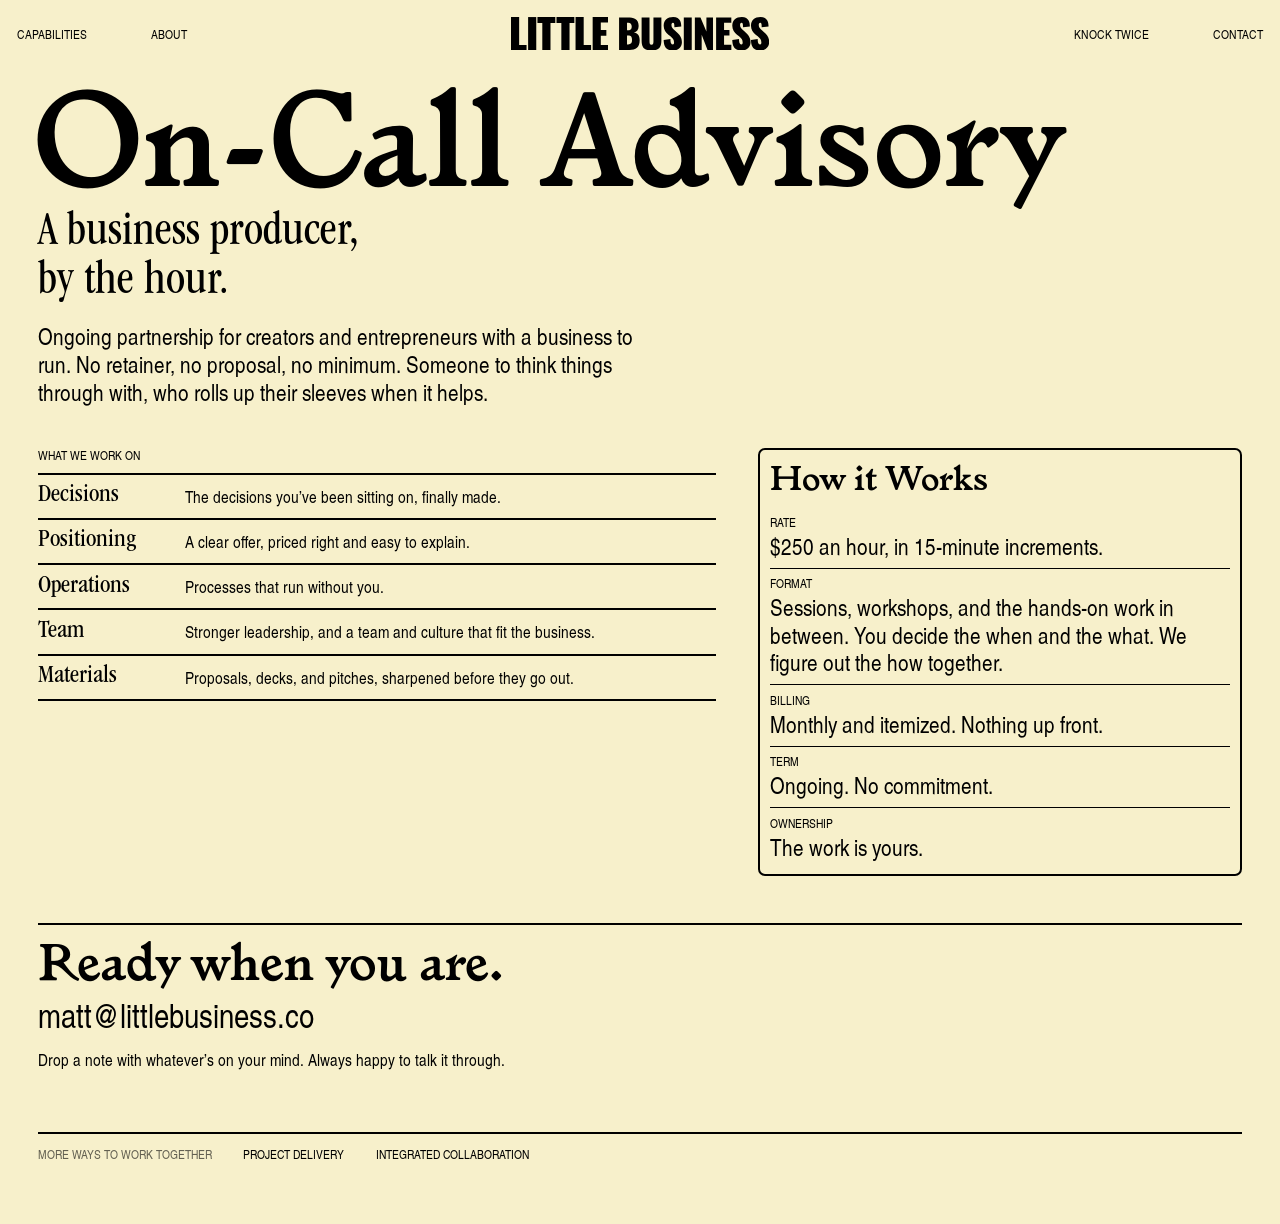
==== commit e7e0b91e: "Simplify Advisory copy; remove repeated lines on Projects and Collaboration - Advisory: shorter, pla" ====
--- a/advisory.html
+++ b/advisory.html
@@ -60,7 +60,7 @@
     <header>
       <p class="sheet-word" aria-hidden="true">On-Call Advisory</p>
       <h1 class="sheet-statement">A business producer, by the hour.</h1>
-      <p class="sheet-lede">Ongoing partnership for creators and entrepreneurs with a business to run. No retainer, no proposal, no minimum. Somewhere to think things through, and someone to roll up their sleeves and push them forward where it helps.</p>
+      <p class="sheet-lede">Ongoing partnership for creators and entrepreneurs with a business to run. No retainer, no proposal, no minimum. Someone to think things through with, who rolls up their sleeves when it helps.</p>
     </header>
 
     <div class="sheet-columns">
@@ -70,23 +70,23 @@
         <ul class="sheet-scope">
           <li>
             <h3>Decisions</h3>
-            <p>The decision you&#x2019;ve been sitting on for a month gets made this week.</p>
+            <p>The decisions you&#x2019;ve been sitting on, finally made.</p>
           </li>
           <li>
             <h3>Positioning</h3>
-            <p>You define what you offer, price it on numbers that hold up, and say it with confidence.</p>
+            <p>A clear offer, priced right and easy to explain.</p>
           </li>
           <li>
             <h3>Operations</h3>
-            <p>The thing you keep rebuilding by hand turns into something that runs without you.</p>
+            <p>Processes that run without you.</p>
           </li>
           <li>
             <h3>Team</h3>
-            <p>You grow into the leader your team needs, and build a culture that fits the business.</p>
+            <p>Stronger leadership, and a team and culture that fit the business.</p>
           </li>
           <li>
             <h3>Materials</h3>
-            <p>The proposal goes out sharper, and priced right, because someone worked it over first.</p>
+            <p>Proposals, decks, and pitches, sharpened before they go out.</p>
           </li>
         </ul>
       </section>
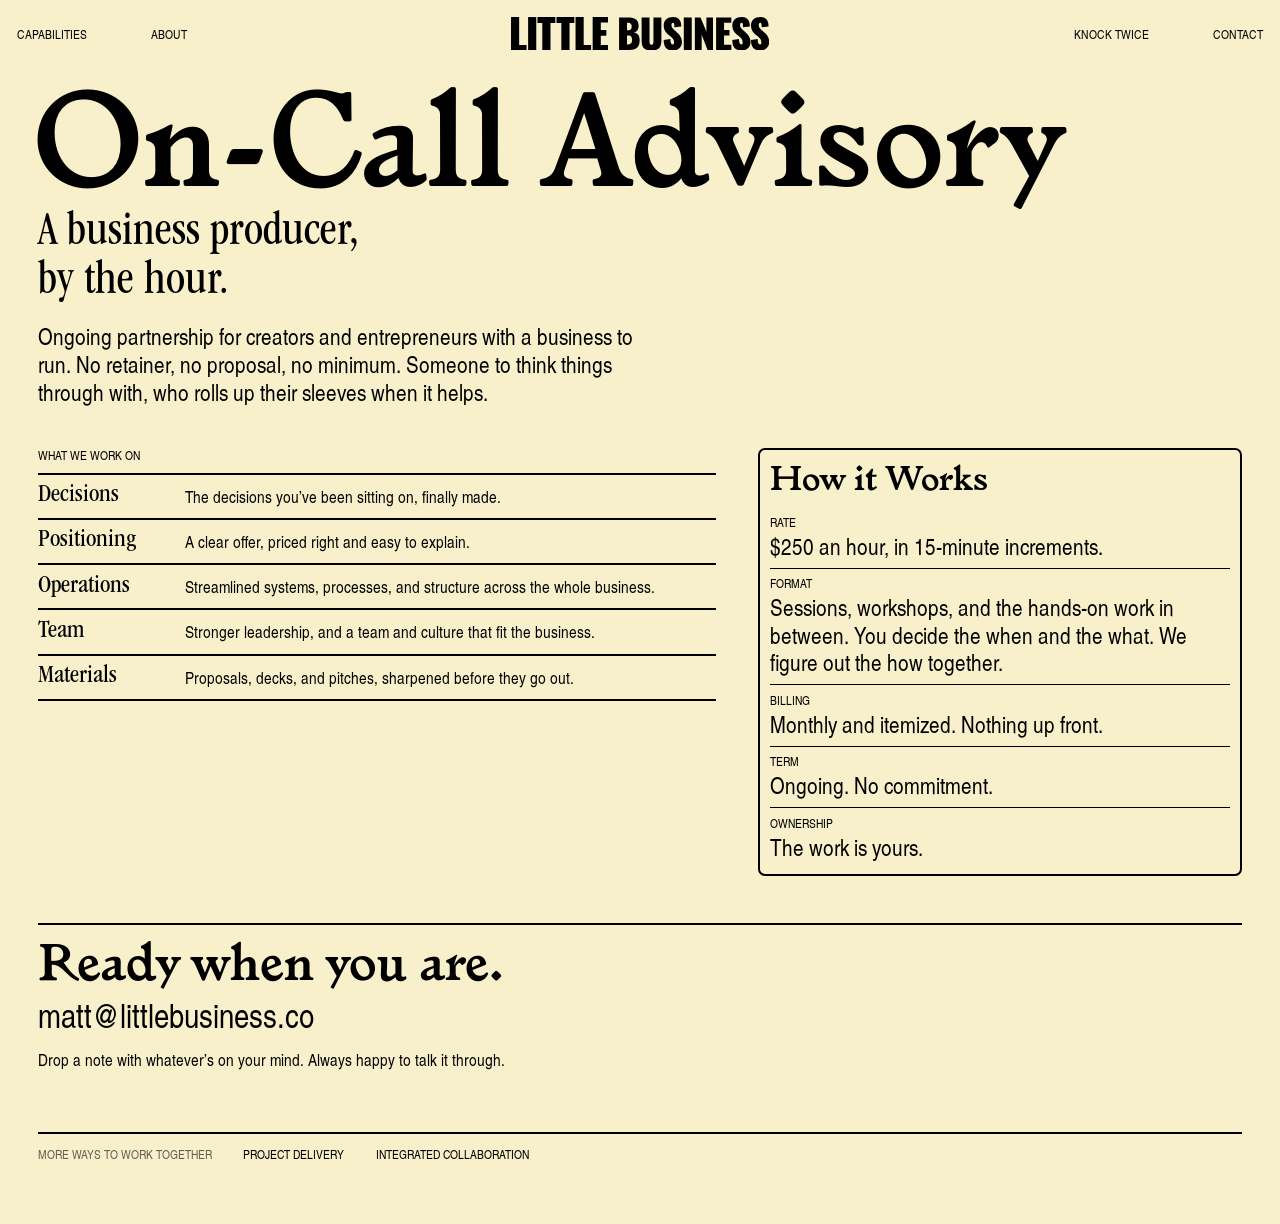
==== commit 0572df65: "Advisory Operations row: cover systems, processes, and structure Co-Authored-By: Claude Opus 5 <nore" ====
--- a/advisory.html
+++ b/advisory.html
@@ -78,7 +78,7 @@
           </li>
           <li>
             <h3>Operations</h3>
-            <p>Processes that run without you.</p>
+            <p>Streamlined systems, processes, and structure across the whole business.</p>
           </li>
           <li>
             <h3>Team</h3>
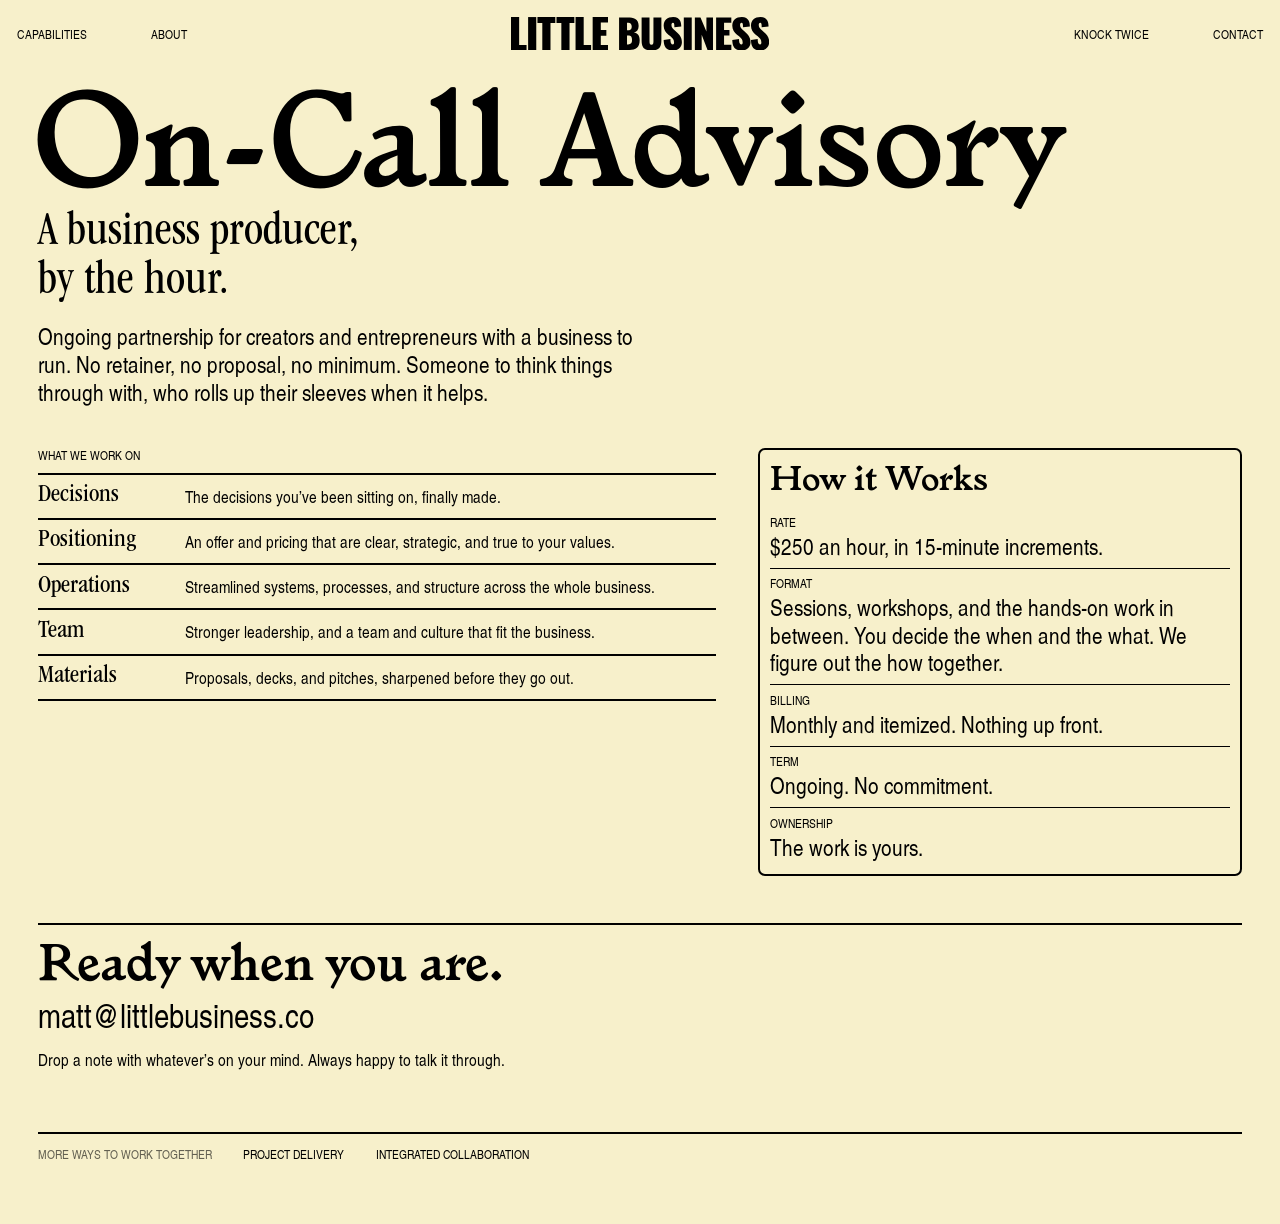
==== commit ab4388dc: "Advisory Positioning row: clear, strategic, values-aligned Co-Authored-By: Claude Opus 5 <noreply@an" ====
--- a/advisory.html
+++ b/advisory.html
@@ -74,7 +74,7 @@
           </li>
           <li>
             <h3>Positioning</h3>
-            <p>A clear offer, priced right and easy to explain.</p>
+            <p>An offer and pricing that are clear, strategic, and true to your values.</p>
           </li>
           <li>
             <h3>Operations</h3>
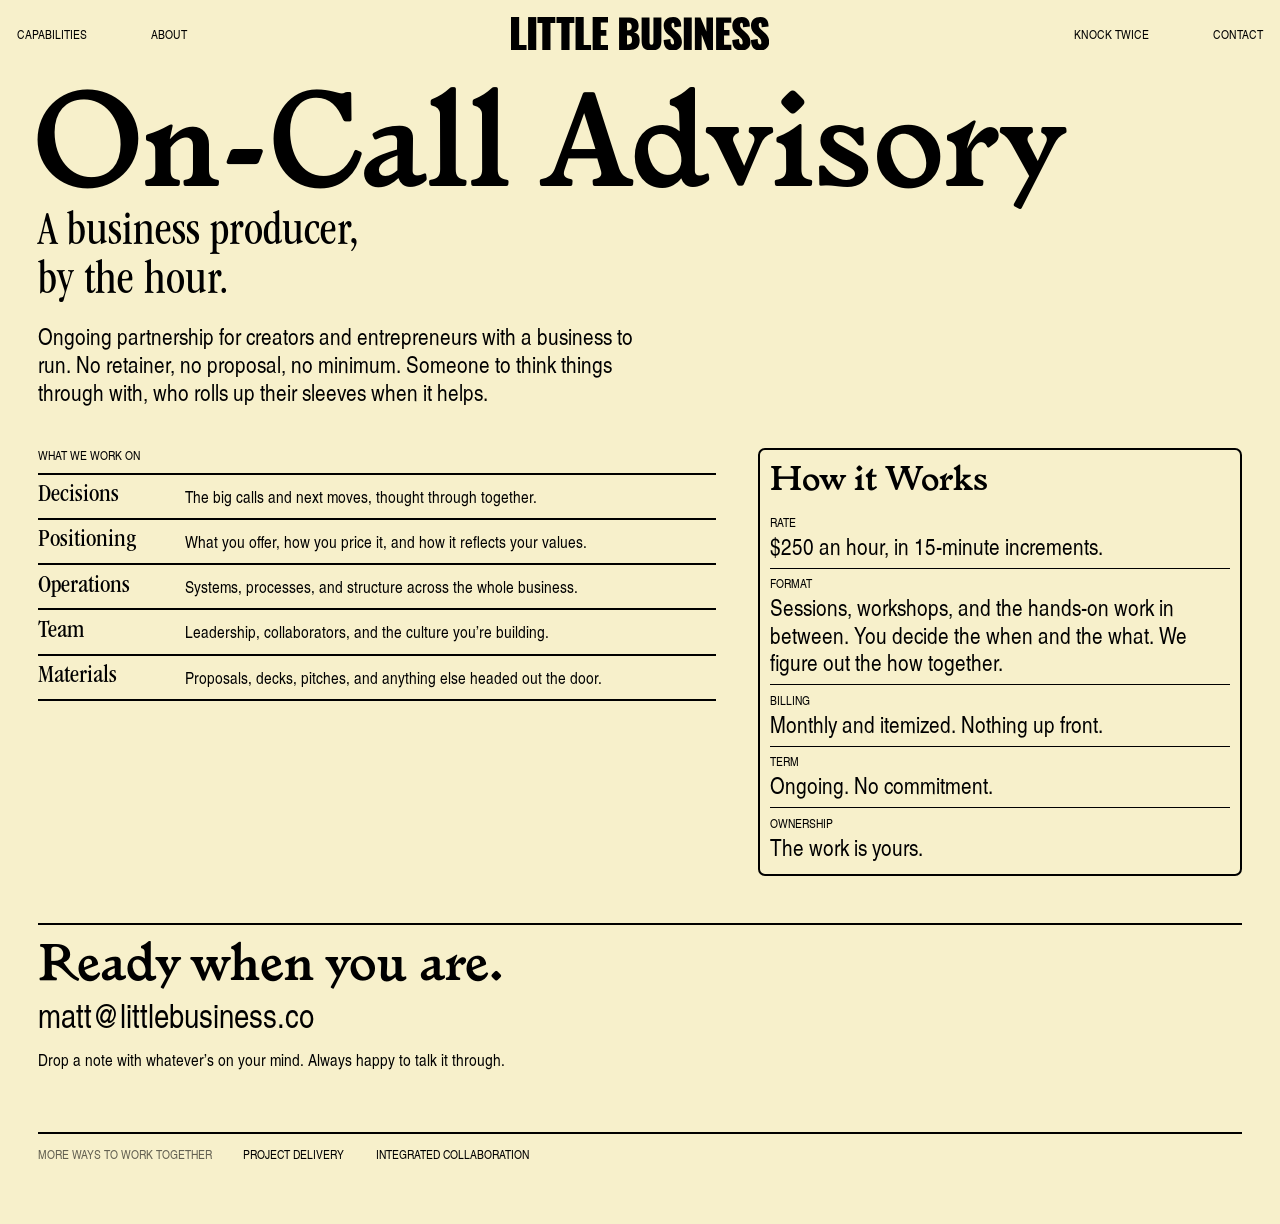
==== commit 15e3e7eb: "Advisory scope rows: specific topics instead of promised results Co-Authored-By: Claude Opus 5 <nore" ====
--- a/advisory.html
+++ b/advisory.html
@@ -70,23 +70,23 @@
         <ul class="sheet-scope">
           <li>
             <h3>Decisions</h3>
-            <p>The decisions you&#x2019;ve been sitting on, finally made.</p>
+            <p>The big calls and next moves, thought through together.</p>
           </li>
           <li>
             <h3>Positioning</h3>
-            <p>An offer and pricing that are clear, strategic, and true to your values.</p>
+            <p>What you offer, how you price it, and how it reflects your values.</p>
           </li>
           <li>
             <h3>Operations</h3>
-            <p>Streamlined systems, processes, and structure across the whole business.</p>
+            <p>Systems, processes, and structure across the whole business.</p>
           </li>
           <li>
             <h3>Team</h3>
-            <p>Stronger leadership, and a team and culture that fit the business.</p>
+            <p>Leadership, collaborators, and the culture you&#x2019;re building.</p>
           </li>
           <li>
             <h3>Materials</h3>
-            <p>Proposals, decks, and pitches, sharpened before they go out.</p>
+            <p>Proposals, decks, pitches, and anything else headed out the door.</p>
           </li>
         </ul>
       </section>
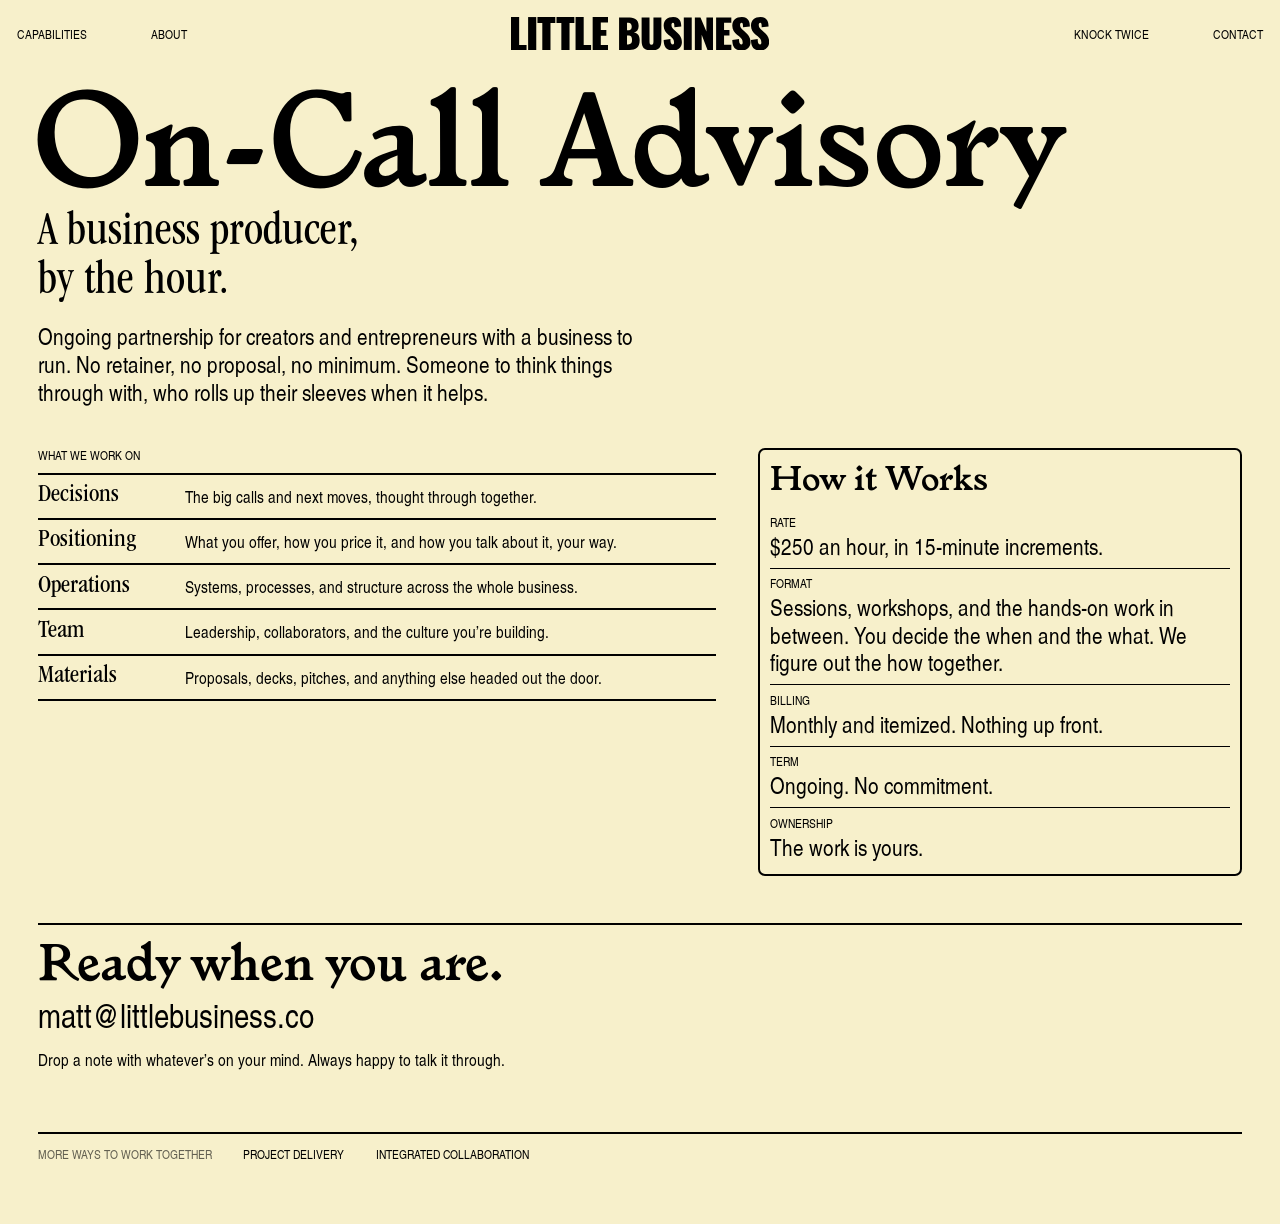
==== commit b1bb8cb8: "Advisory Positioning row: 'your way' Co-Authored-By: Claude Opus 5 <noreply@anthropic.com>" ====
--- a/advisory.html
+++ b/advisory.html
@@ -74,7 +74,7 @@
           </li>
           <li>
             <h3>Positioning</h3>
-            <p>What you offer, how you price it, and how it reflects your values.</p>
+            <p>What you offer, how you price it, and how you talk about it, your way.</p>
           </li>
           <li>
             <h3>Operations</h3>
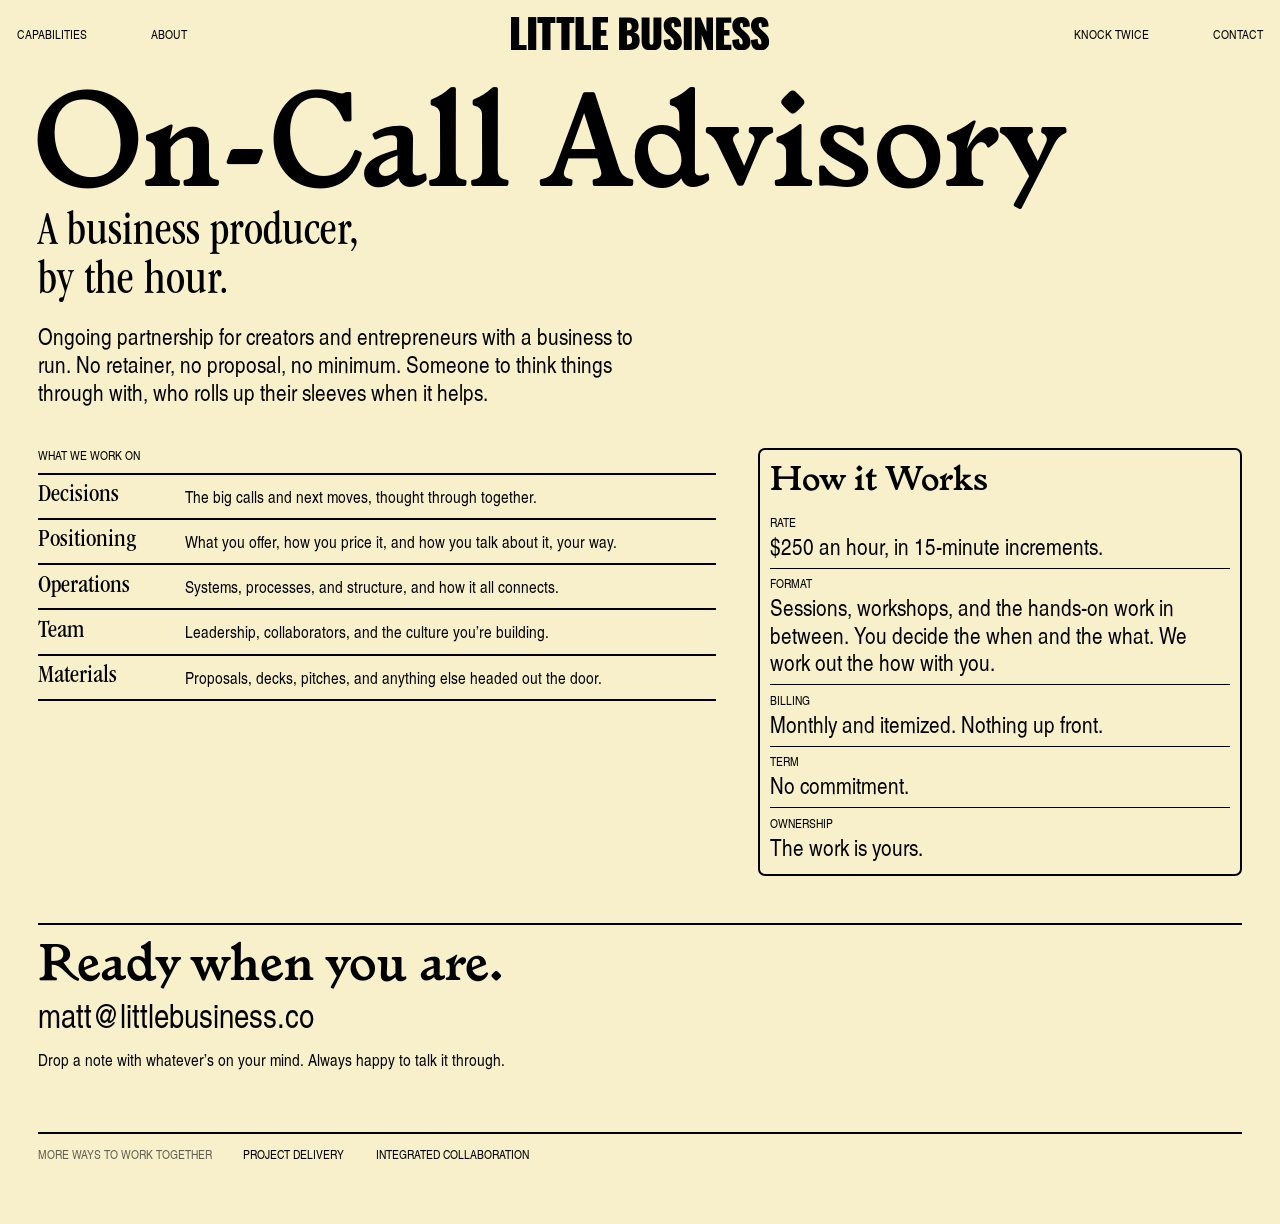
==== commit c6f76f43: "Advisory polish: warmer Operations row, drop repeated 'ongoing' and 'together' Co-Authored-By: Claud" ====
--- a/advisory.html
+++ b/advisory.html
@@ -78,7 +78,7 @@
           </li>
           <li>
             <h3>Operations</h3>
-            <p>Systems, processes, and structure across the whole business.</p>
+            <p>Systems, processes, and structure, and how it all connects.</p>
           </li>
           <li>
             <h3>Team</h3>
@@ -100,7 +100,7 @@
           </div>
           <div class="row">
             <dt>Format</dt>
-            <dd>Sessions, workshops, and the hands-on work in between. You decide the when and the what. We figure out the how together.</dd>
+            <dd>Sessions, workshops, and the hands-on work in between. You decide the when and the what. We work out the how with you.</dd>
           </div>
           <div class="row">
             <dt>Billing</dt>
@@ -108,7 +108,7 @@
           </div>
           <div class="row">
             <dt>Term</dt>
-            <dd>Ongoing. No commitment.</dd>
+            <dd>No commitment.</dd>
           </div>
           <div class="row">
             <dt>Ownership</dt>
